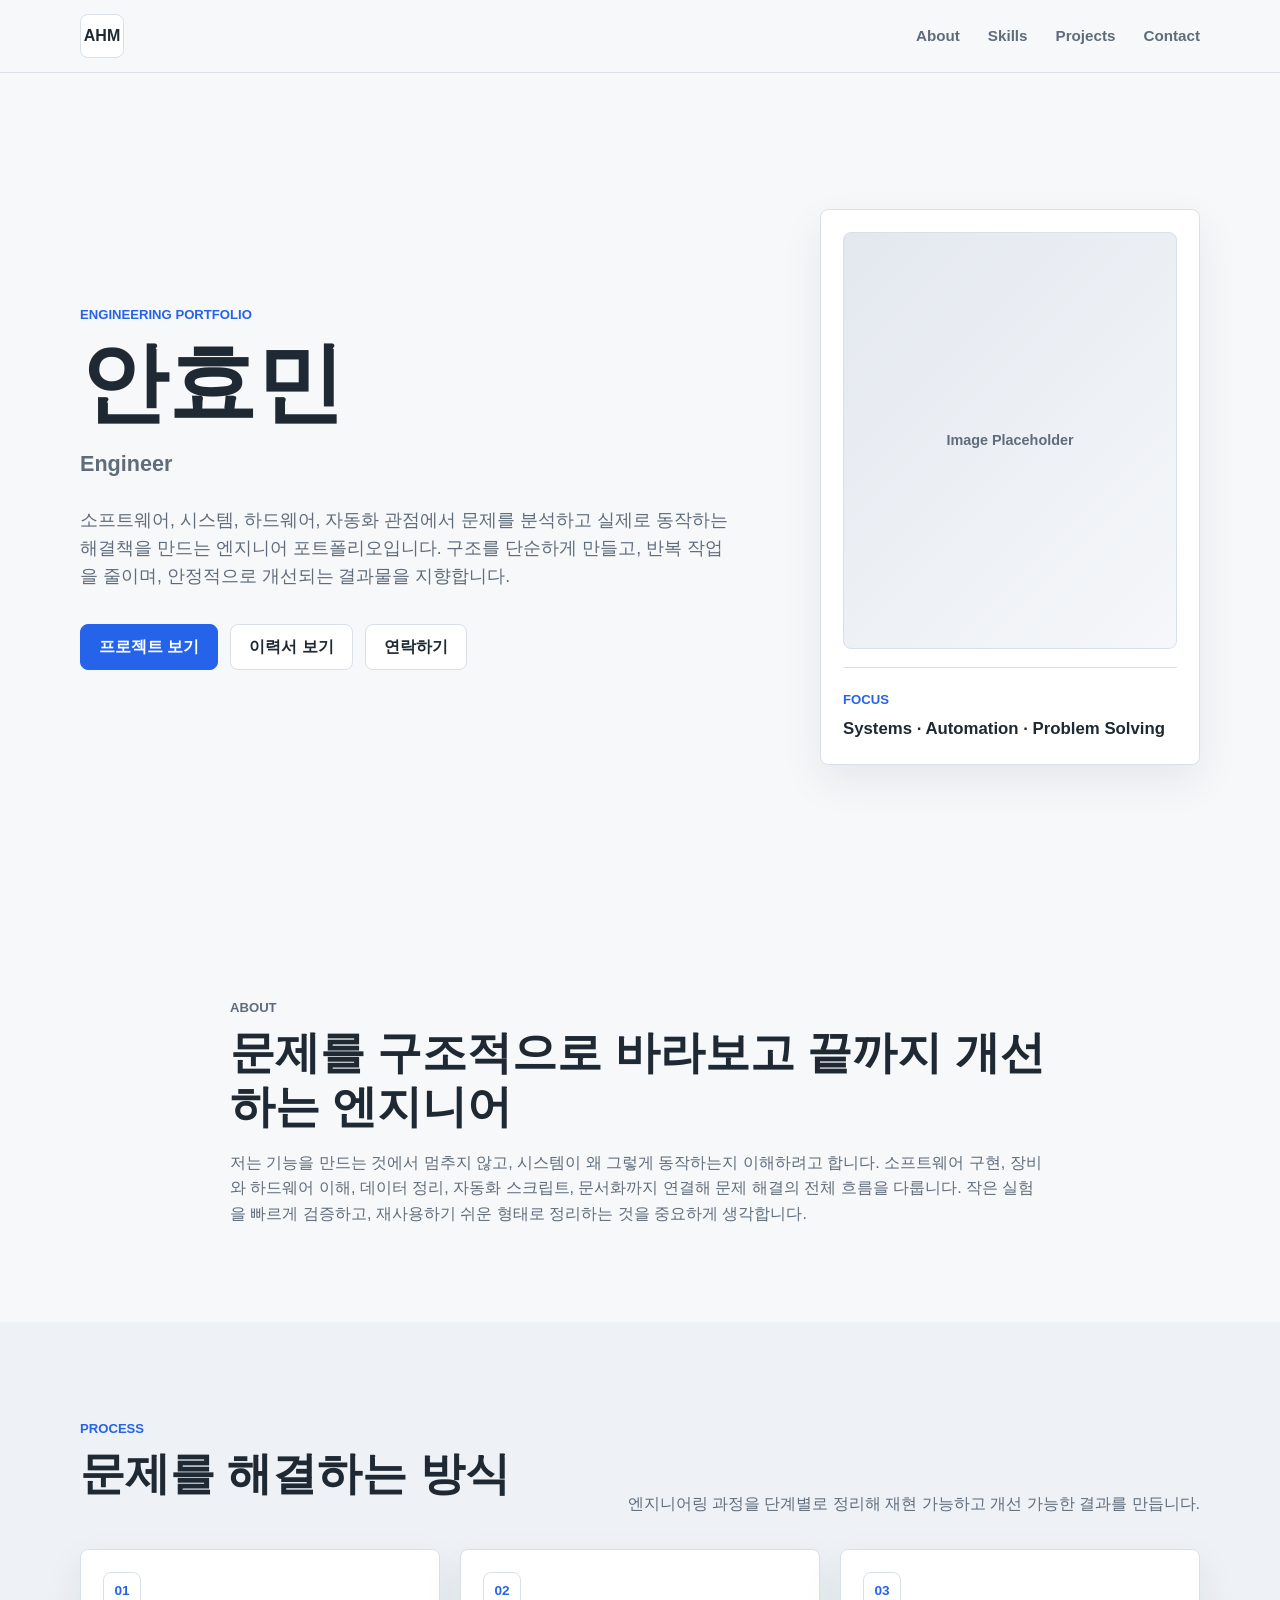
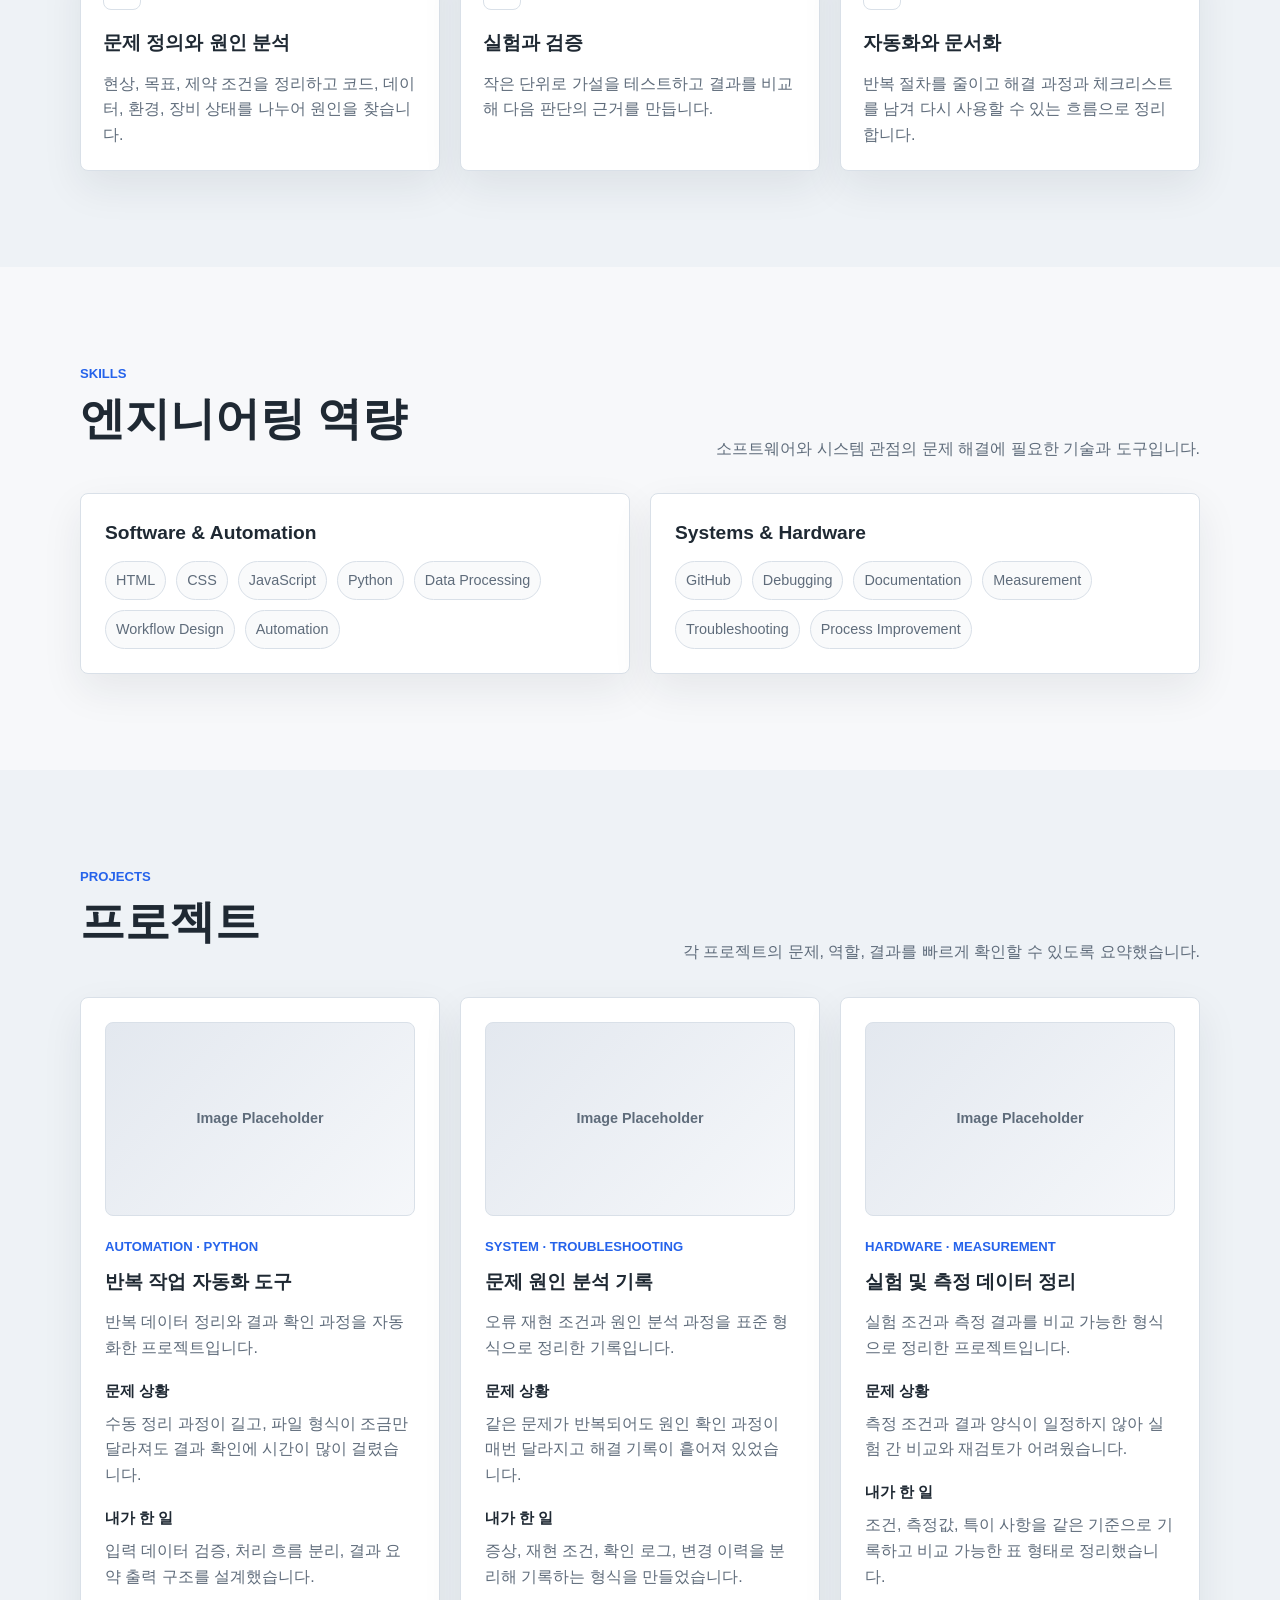
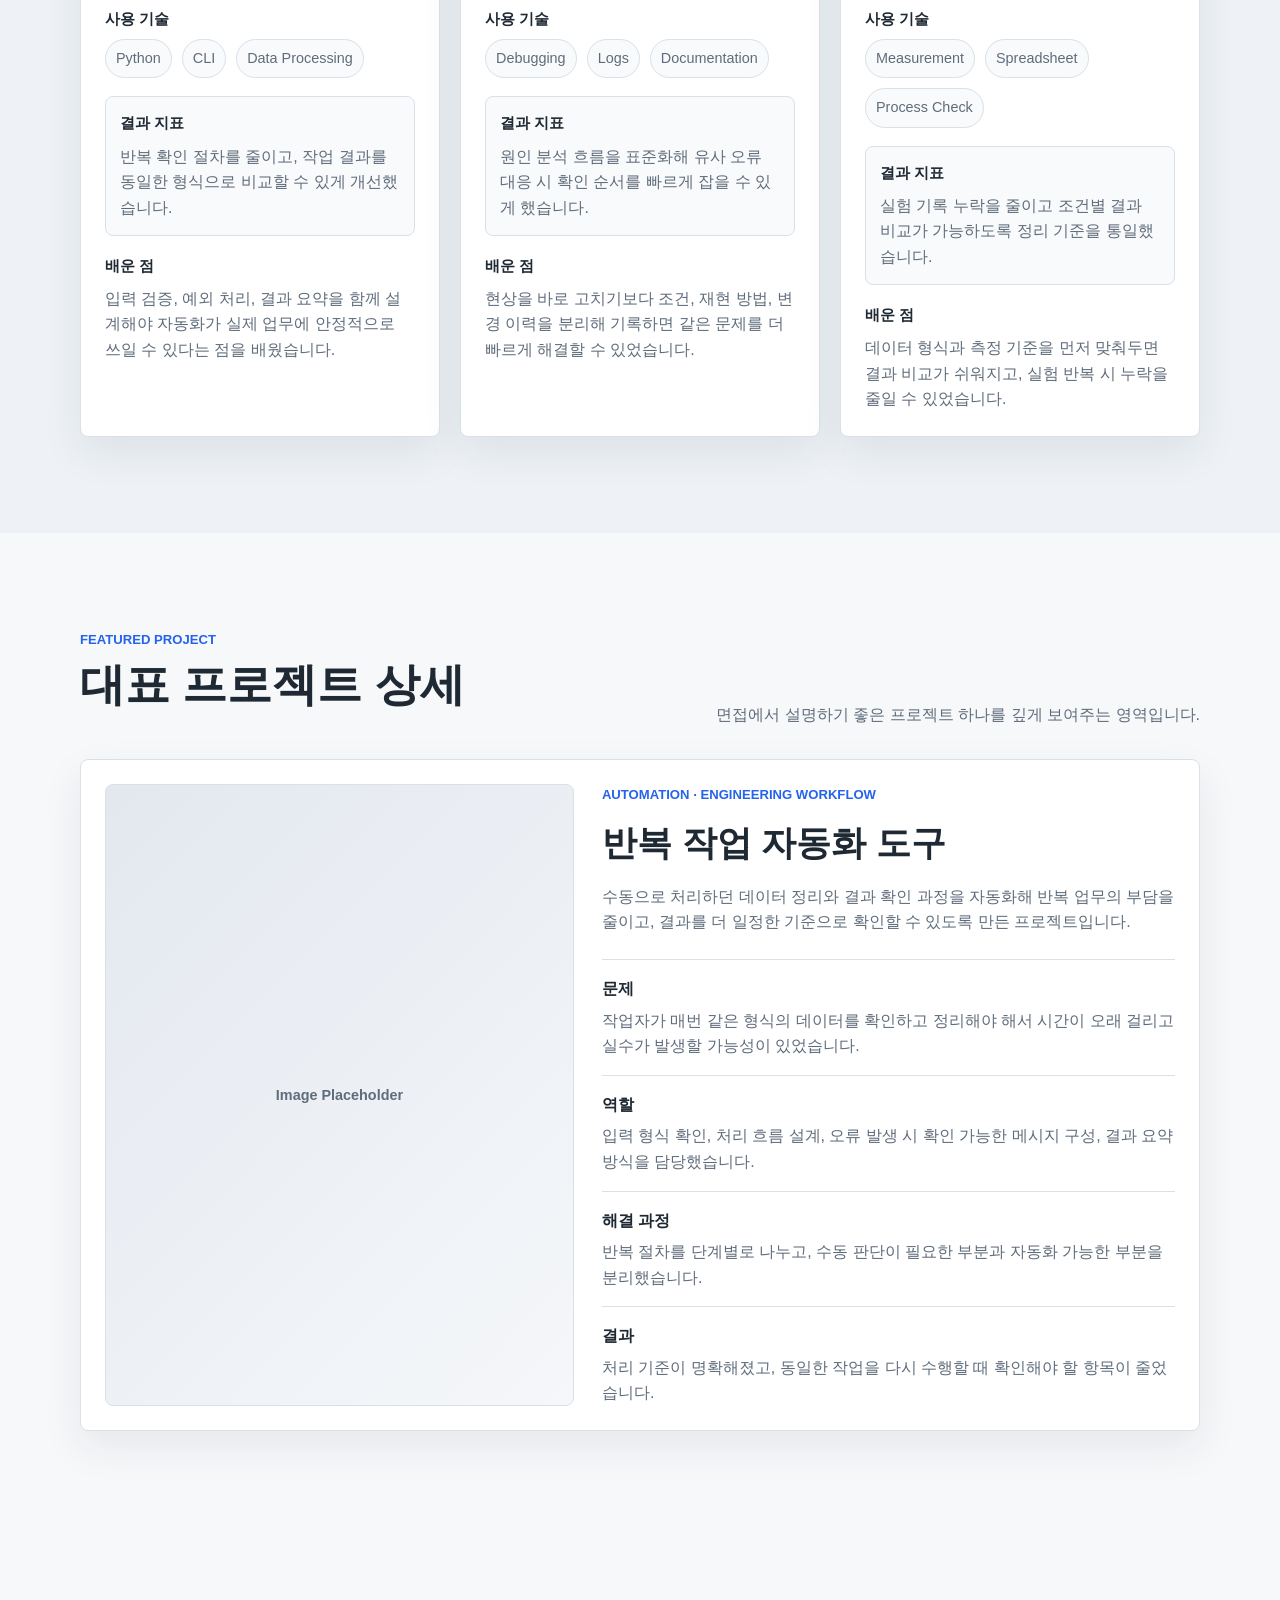
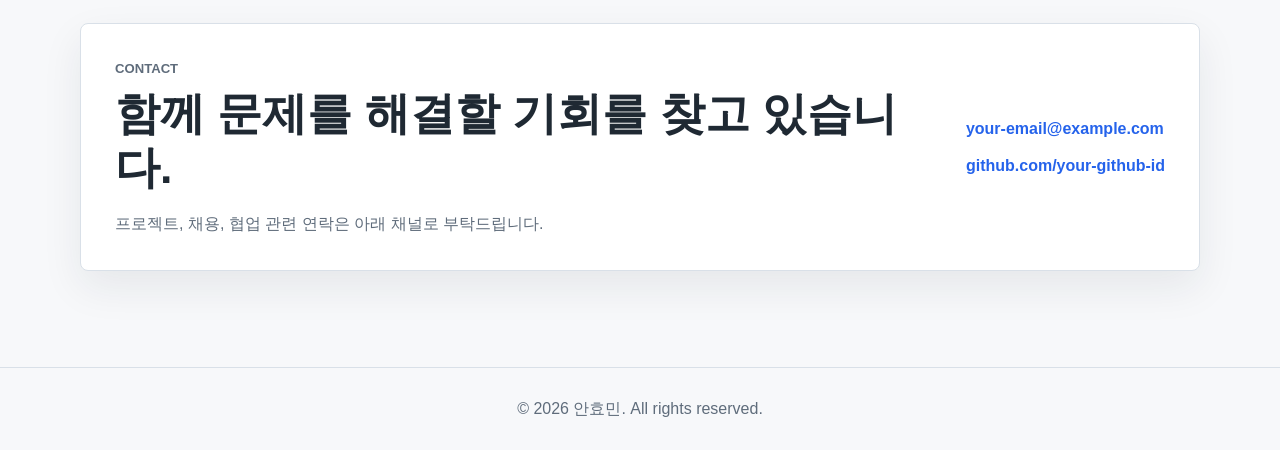
==== index.html @ 9c5742da "홈페이지 외 2개 파일 업로드" ====
<!DOCTYPE html>
<html lang="ko">
<head>
  <meta charset="UTF-8">
  <meta name="viewport" content="width=device-width, initial-scale=1.0">
  <meta name="description" content="안효민 엔지니어 포트폴리오">
  <title>안효민 | Engineering Portfolio</title>
  <link rel="stylesheet" href="style.css">
</head>
<body>
  <header class="site-header">
    <nav class="nav container" aria-label="주요 메뉴">
      <a class="logo" href="#hero">AHM</a>
      <button class="nav-toggle" type="button" aria-label="메뉴 열기" aria-expanded="false">
        <span></span>
        <span></span>
        <span></span>
      </button>
      <ul class="nav-links">
        <li><a href="#about">About</a></li>
        <li><a href="#skills">Skills</a></li>
        <li><a href="#projects">Projects</a></li>
        <li><a href="#contact">Contact</a></li>
      </ul>
    </nav>
  </header>

  <main>
    <section id="hero" class="hero section">
      <div class="container hero-layout">
        <div class="hero-copy">
          <p class="eyebrow">Engineering Portfolio</p>
          <h1>안효민</h1>
          <p class="hero-role">Engineer</p>
          <p class="hero-description">
            소프트웨어, 시스템, 하드웨어, 자동화 관점에서 문제를 분석하고 실제로 동작하는 해결책을 만드는 엔지니어 포트폴리오입니다.
            구조를 단순하게 만들고, 반복 작업을 줄이며, 안정적으로 개선되는 결과물을 지향합니다.
          </p>
          <div class="hero-actions">
            <a class="button primary" href="#projects">프로젝트 보기</a>
            <a class="button secondary" href="files/resume.pdf" target="_blank" rel="noopener noreferrer">이력서 보기</a>
            <a class="button secondary" href="#contact">연락하기</a>
          </div>
        </div>

        <aside class="profile-card" aria-label="프로필 사진">
          <div class="image-frame profile-image">
            <img src="images/profile.jpg" alt="안효민 프로필 사진" data-optional-image>
            <span>Image Placeholder</span>
          </div>
          <div class="profile-summary">
            <span class="panel-label">Focus</span>
            <strong>Systems · Automation · Problem Solving</strong>
          </div>
        </aside>
      </div>
    </section>

    <section id="about" class="section">
      <div class="container narrow">
        <p class="section-kicker">About</p>
        <h2>문제를 구조적으로 바라보고 끝까지 개선하는 엔지니어</h2>
        <p>
          저는 기능을 만드는 것에서 멈추지 않고, 시스템이 왜 그렇게 동작하는지 이해하려고 합니다.
          소프트웨어 구현, 장비와 하드웨어 이해, 데이터 정리, 자동화 스크립트, 문서화까지 연결해 문제 해결의 전체 흐름을 다룹니다.
          작은 실험을 빠르게 검증하고, 재사용하기 쉬운 형태로 정리하는 것을 중요하게 생각합니다.
        </p>
      </div>
    </section>

    <section id="process" class="section muted">
      <div class="container">
        <div class="section-heading">
          <div>
            <p class="section-kicker">Process</p>
            <h2>문제를 해결하는 방식</h2>
          </div>
          <p>엔지니어링 과정을 단계별로 정리해 재현 가능하고 개선 가능한 결과를 만듭니다.</p>
        </div>
        <div class="process-grid">
          <article class="process-step">
            <span>01</span>
            <h3>문제 정의와 원인 분석</h3>
            <p>현상, 목표, 제약 조건을 정리하고 코드, 데이터, 환경, 장비 상태를 나누어 원인을 찾습니다.</p>
          </article>
          <article class="process-step">
            <span>02</span>
            <h3>실험과 검증</h3>
            <p>작은 단위로 가설을 테스트하고 결과를 비교해 다음 판단의 근거를 만듭니다.</p>
          </article>
          <article class="process-step">
            <span>03</span>
            <h3>자동화와 문서화</h3>
            <p>반복 절차를 줄이고 해결 과정과 체크리스트를 남겨 다시 사용할 수 있는 흐름으로 정리합니다.</p>
          </article>
        </div>
      </div>
    </section>

    <section id="skills" class="section">
      <div class="container">
        <div class="section-heading">
          <div>
            <p class="section-kicker">Skills</p>
            <h2>엔지니어링 역량</h2>
          </div>
          <p>소프트웨어와 시스템 관점의 문제 해결에 필요한 기술과 도구입니다.</p>
        </div>
        <div class="skill-grid">
          <article class="card">
            <h3>Software & Automation</h3>
            <ul class="tag-list">
              <li>HTML</li>
              <li>CSS</li>
              <li>JavaScript</li>
              <li>Python</li>
              <li>Data Processing</li>
              <li>Workflow Design</li>
              <li>Automation</li>
            </ul>
          </article>
          <article class="card">
            <h3>Systems & Hardware</h3>
            <ul class="tag-list">
              <li>GitHub</li>
              <li>Debugging</li>
              <li>Documentation</li>
              <li>Measurement</li>
              <li>Troubleshooting</li>
              <li>Process Improvement</li>
            </ul>
          </article>
        </div>
      </div>
    </section>

    <section id="projects" class="section muted">
      <div class="container">
        <div class="section-heading">
          <div>
            <p class="section-kicker">Projects</p>
            <h2>프로젝트</h2>
          </div>
          <p>각 프로젝트의 문제, 역할, 결과를 빠르게 확인할 수 있도록 요약했습니다.</p>
        </div>
        <div class="project-grid">
          <article class="card project-card">
            <div class="image-frame project-image">
              <img src="images/project-1.jpg" alt="시스템 자동화 프로젝트 이미지" data-optional-image>
              <span>Image Placeholder</span>
            </div>
            <div class="project-content">
              <div class="project-meta">Automation · Python</div>
              <h3>반복 작업 자동화 도구</h3>
              <p>반복 데이터 정리와 결과 확인 과정을 자동화한 프로젝트입니다.</p>
              <div class="project-detail">
                <strong>문제 상황</strong>
                <p>수동 정리 과정이 길고, 파일 형식이 조금만 달라져도 결과 확인에 시간이 많이 걸렸습니다.</p>
              </div>
              <div class="project-detail">
                <strong>내가 한 일</strong>
                <p>입력 데이터 검증, 처리 흐름 분리, 결과 요약 출력 구조를 설계했습니다.</p>
              </div>
              <div class="project-detail">
                <strong>사용 기술</strong>
                <ul class="tag-list">
                  <li>Python</li>
                  <li>CLI</li>
                  <li>Data Processing</li>
                </ul>
              </div>
              <div class="project-detail metric-box">
                <strong>결과 지표</strong>
                <p>반복 확인 절차를 줄이고, 작업 결과를 동일한 형식으로 비교할 수 있게 개선했습니다.</p>
              </div>
              <div class="project-detail">
                <strong>배운 점</strong>
                <p>입력 검증, 예외 처리, 결과 요약을 함께 설계해야 자동화가 실제 업무에 안정적으로 쓰일 수 있다는 점을 배웠습니다.</p>
              </div>
            </div>
          </article>

          <article class="card project-card">
            <div class="image-frame project-image">
              <img src="images/project-2.jpg" alt="시스템 개선 프로젝트 이미지" data-optional-image>
              <span>Image Placeholder</span>
            </div>
            <div class="project-content">
              <div class="project-meta">System · Troubleshooting</div>
              <h3>문제 원인 분석 기록</h3>
              <p>오류 재현 조건과 원인 분석 과정을 표준 형식으로 정리한 기록입니다.</p>
              <div class="project-detail">
                <strong>문제 상황</strong>
                <p>같은 문제가 반복되어도 원인 확인 과정이 매번 달라지고 해결 기록이 흩어져 있었습니다.</p>
              </div>
              <div class="project-detail">
                <strong>내가 한 일</strong>
                <p>증상, 재현 조건, 확인 로그, 변경 이력을 분리해 기록하는 형식을 만들었습니다.</p>
              </div>
              <div class="project-detail">
                <strong>사용 기술</strong>
                <ul class="tag-list">
                  <li>Debugging</li>
                  <li>Logs</li>
                  <li>Documentation</li>
                </ul>
              </div>
              <div class="project-detail metric-box">
                <strong>결과 지표</strong>
                <p>원인 분석 흐름을 표준화해 유사 오류 대응 시 확인 순서를 빠르게 잡을 수 있게 했습니다.</p>
              </div>
              <div class="project-detail">
                <strong>배운 점</strong>
                <p>현상을 바로 고치기보다 조건, 재현 방법, 변경 이력을 분리해 기록하면 같은 문제를 더 빠르게 해결할 수 있었습니다.</p>
              </div>
            </div>
          </article>

          <article class="card project-card">
            <div class="image-frame project-image">
              <img src="images/project-3.jpg" alt="하드웨어 실험 프로젝트 이미지" data-optional-image>
              <span>Image Placeholder</span>
            </div>
            <div class="project-content">
              <div class="project-meta">Hardware · Measurement</div>
              <h3>실험 및 측정 데이터 정리</h3>
              <p>실험 조건과 측정 결과를 비교 가능한 형식으로 정리한 프로젝트입니다.</p>
              <div class="project-detail">
                <strong>문제 상황</strong>
                <p>측정 조건과 결과 양식이 일정하지 않아 실험 간 비교와 재검토가 어려웠습니다.</p>
              </div>
              <div class="project-detail">
                <strong>내가 한 일</strong>
                <p>조건, 측정값, 특이 사항을 같은 기준으로 기록하고 비교 가능한 표 형태로 정리했습니다.</p>
              </div>
              <div class="project-detail">
                <strong>사용 기술</strong>
                <ul class="tag-list">
                  <li>Measurement</li>
                  <li>Spreadsheet</li>
                  <li>Process Check</li>
                </ul>
              </div>
              <div class="project-detail metric-box">
                <strong>결과 지표</strong>
                <p>실험 기록 누락을 줄이고 조건별 결과 비교가 가능하도록 정리 기준을 통일했습니다.</p>
              </div>
              <div class="project-detail">
                <strong>배운 점</strong>
                <p>데이터 형식과 측정 기준을 먼저 맞춰두면 결과 비교가 쉬워지고, 실험 반복 시 누락을 줄일 수 있었습니다.</p>
              </div>
            </div>
          </article>
        </div>
      </div>
    </section>

    <section id="featured" class="section">
      <div class="container">
        <div class="section-heading">
          <div>
            <p class="section-kicker">Featured Project</p>
            <h2>대표 프로젝트 상세</h2>
          </div>
          <p>면접에서 설명하기 좋은 프로젝트 하나를 깊게 보여주는 영역입니다.</p>
        </div>
        <article class="featured-project">
          <div class="image-frame featured-image">
            <img src="images/project-1.jpg" alt="대표 프로젝트 이미지" data-optional-image>
            <span>Image Placeholder</span>
          </div>
          <div class="featured-content">
            <div class="project-meta">Automation · Engineering Workflow</div>
            <h3>반복 작업 자동화 도구</h3>
            <p>
              수동으로 처리하던 데이터 정리와 결과 확인 과정을 자동화해 반복 업무의 부담을 줄이고,
              결과를 더 일정한 기준으로 확인할 수 있도록 만든 프로젝트입니다.
            </p>
            <div class="featured-list">
              <div>
                <strong>문제</strong>
                <p>작업자가 매번 같은 형식의 데이터를 확인하고 정리해야 해서 시간이 오래 걸리고 실수가 발생할 가능성이 있었습니다.</p>
              </div>
              <div>
                <strong>역할</strong>
                <p>입력 형식 확인, 처리 흐름 설계, 오류 발생 시 확인 가능한 메시지 구성, 결과 요약 방식을 담당했습니다.</p>
              </div>
              <div>
                <strong>해결 과정</strong>
                <p>반복 절차를 단계별로 나누고, 수동 판단이 필요한 부분과 자동화 가능한 부분을 분리했습니다.</p>
              </div>
              <div>
                <strong>결과</strong>
                <p>처리 기준이 명확해졌고, 동일한 작업을 다시 수행할 때 확인해야 할 항목이 줄었습니다.</p>
              </div>
            </div>
          </div>
        </article>
      </div>
    </section>

    <section id="contact" class="section contact-section">
      <div class="container contact-card">
        <div>
          <p class="section-kicker">Contact</p>
          <h2>함께 문제를 해결할 기회를 찾고 있습니다.</h2>
          <p>프로젝트, 채용, 협업 관련 연락은 아래 채널로 부탁드립니다.</p>
        </div>
        <div class="contact-links">
          <a href="mailto:your-email@example.com">your-email@example.com</a>
          <a href="https://github.com/your-github-id" target="_blank" rel="noopener noreferrer">github.com/your-github-id</a>
        </div>
      </div>
    </section>
  </main>

  <footer class="site-footer">
    <div class="container">
      <p>&copy; <span id="year"></span> 안효민. All rights reserved.</p>
    </div>
  </footer>

  <script src="script.js"></script>
</body>
</html>
---- style.css ----
:root {
  --bg: #f7f8fa;
  --surface: #ffffff;
  --surface-muted: #eef2f6;
  --placeholder: #e3e8ef;
  --text: #1f2933;
  --text-muted: #5f6c7b;
  --line: #d9e0e8;
  --accent: #2563eb;
  --accent-dark: #1747b0;
  --shadow: 0 16px 40px rgba(31, 41, 51, 0.08);
  --radius: 8px;
  --container: 1120px;
}

* {
  box-sizing: border-box;
}

html {
  scroll-behavior: smooth;
}

body {
  margin: 0;
  background: var(--bg);
  color: var(--text);
  font-family: Arial, "Apple SD Gothic Neo", "Malgun Gothic", sans-serif;
  line-height: 1.6;
}

a {
  color: inherit;
  text-decoration: none;
}

ul {
  margin: 0;
  padding: 0;
}

.container {
  width: min(100% - 40px, var(--container));
  margin: 0 auto;
}

.narrow {
  max-width: 820px;
}

.section {
  padding: 96px 0;
}

.muted {
  background: var(--surface-muted);
}

.site-header {
  position: sticky;
  top: 0;
  z-index: 10;
  background: rgba(247, 248, 250, 0.92);
  border-bottom: 1px solid var(--line);
  backdrop-filter: blur(12px);
}

.nav {
  display: flex;
  align-items: center;
  justify-content: space-between;
  min-height: 72px;
}

.logo {
  display: inline-flex;
  align-items: center;
  justify-content: center;
  width: 44px;
  height: 44px;
  border: 1px solid var(--line);
  border-radius: var(--radius);
  background: var(--surface);
  font-weight: 700;
  letter-spacing: 0;
}

.nav-links {
  display: flex;
  gap: 28px;
  list-style: none;
  color: var(--text-muted);
  font-size: 0.95rem;
  font-weight: 600;
}

.nav-links a {
  padding: 8px 0;
}

.nav-links a:hover,
.nav-links a.active {
  color: var(--accent);
}

.nav-toggle {
  display: none;
  width: 44px;
  height: 44px;
  border: 1px solid var(--line);
  border-radius: var(--radius);
  background: var(--surface);
  cursor: pointer;
}

.nav-toggle span {
  display: block;
  width: 18px;
  height: 2px;
  margin: 4px auto;
  background: var(--text);
}

.hero {
  min-height: calc(100vh - 72px);
  display: flex;
  align-items: center;
}

.hero-layout {
  display: grid;
  grid-template-columns: minmax(0, 1fr) 380px;
  gap: 56px;
  align-items: center;
}

.eyebrow,
.section-kicker,
.project-meta,
.panel-label {
  color: var(--accent);
  font-size: 0.82rem;
  font-weight: 700;
  letter-spacing: 0;
  text-transform: uppercase;
}

.hero h1 {
  margin: 12px 0 0;
  font-size: clamp(3rem, 8vw, 5.5rem);
  line-height: 1.05;
}

.hero-role {
  margin: 18px 0 0;
  color: var(--text-muted);
  font-size: 1.35rem;
  font-weight: 700;
}

.hero-description {
  max-width: 660px;
  margin: 24px 0 0;
  color: var(--text-muted);
  font-size: 1.1rem;
}

.hero-actions {
  display: flex;
  flex-wrap: wrap;
  gap: 12px;
  margin-top: 34px;
}

.button {
  display: inline-flex;
  align-items: center;
  justify-content: center;
  min-height: 46px;
  padding: 0 18px;
  border-radius: var(--radius);
  border: 1px solid var(--line);
  font-weight: 700;
}

.button.primary {
  background: var(--accent);
  border-color: var(--accent);
  color: #ffffff;
}

.button.primary:hover {
  background: var(--accent-dark);
}

.button.secondary {
  background: var(--surface);
}

.button.secondary:hover {
  border-color: var(--accent);
  color: var(--accent);
}

.profile-card,
.card,
.contact-card {
  border: 1px solid var(--line);
  border-radius: var(--radius);
  background: var(--surface);
  box-shadow: var(--shadow);
}

.profile-card {
  padding: 22px;
}

.profile-summary {
  margin-top: 18px;
  padding-top: 18px;
  border-top: 1px solid var(--line);
}

.profile-summary strong {
  display: block;
  margin-top: 4px;
  font-size: 1.05rem;
}

.image-frame {
  position: relative;
  display: grid;
  place-items: center;
  overflow: hidden;
  width: 100%;
  border: 1px solid var(--line);
  border-radius: var(--radius);
  background: linear-gradient(135deg, var(--placeholder), #f5f7fa);
  color: var(--text-muted);
  font-size: 0.9rem;
  font-weight: 700;
}

.image-frame img {
  position: absolute;
  inset: 0;
  width: 100%;
  height: 100%;
  display: none;
  object-fit: cover;
}

.image-frame.has-image img {
  display: block;
}

.image-frame.has-image span {
  display: none;
}

.profile-image {
  aspect-ratio: 4 / 5;
}

.project-image {
  aspect-ratio: 16 / 10;
  margin-bottom: 20px;
}

h2 {
  margin: 8px 0 16px;
  font-size: clamp(2rem, 4vw, 2.8rem);
  line-height: 1.2;
}

h3 {
  margin: 0 0 12px;
  font-size: 1.2rem;
}

p {
  margin: 0;
}

.section-heading {
  display: flex;
  align-items: end;
  justify-content: space-between;
  gap: 32px;
  margin-bottom: 32px;
}

.section-heading > p,
.narrow > p,
.project-card p,
.contact-card p {
  color: var(--text-muted);
}

.project-grid {
  display: grid;
  grid-template-columns: repeat(3, minmax(0, 1fr));
  gap: 20px;
}

.skill-grid {
  display: grid;
  grid-template-columns: repeat(2, minmax(0, 1fr));
  gap: 20px;
}

.process-grid {
  display: grid;
  grid-template-columns: repeat(3, minmax(0, 1fr));
  gap: 20px;
}

.process-step {
  min-height: 210px;
  padding: 22px;
  border: 1px solid var(--line);
  border-radius: var(--radius);
  background: var(--surface);
  box-shadow: var(--shadow);
}

.process-step span {
  display: inline-flex;
  align-items: center;
  justify-content: center;
  width: 38px;
  height: 38px;
  margin-bottom: 18px;
  border: 1px solid var(--line);
  border-radius: var(--radius);
  color: var(--accent);
  font-size: 0.85rem;
  font-weight: 700;
}

.process-step p {
  color: var(--text-muted);
}

.card {
  padding: 24px;
}

.tag-list {
  display: flex;
  flex-wrap: wrap;
  gap: 10px;
  list-style: none;
}

.tag-list li {
  padding: 7px 10px;
  border: 1px solid var(--line);
  border-radius: 999px;
  background: #f9fafb;
  color: var(--text-muted);
  font-size: 0.9rem;
}

.project-card {
  display: flex;
  min-height: 100%;
  flex-direction: column;
}

.project-content {
  display: flex;
  flex: 1;
  flex-direction: column;
}

.project-card h3 {
  margin-top: 10px;
}

.project-detail {
  margin-top: 18px;
}

.project-detail strong {
  display: block;
  margin-bottom: 8px;
  font-size: 0.95rem;
}

.metric-box {
  padding: 14px;
  border: 1px solid var(--line);
  border-radius: var(--radius);
  background: #f9fafb;
}

.featured-project {
  display: grid;
  grid-template-columns: minmax(320px, 0.9fr) minmax(0, 1.1fr);
  gap: 28px;
  align-items: stretch;
  padding: 24px;
  border: 1px solid var(--line);
  border-radius: var(--radius);
  background: var(--surface);
  box-shadow: var(--shadow);
}

.featured-image {
  min-height: 420px;
}

.featured-content {
  display: flex;
  flex-direction: column;
  justify-content: center;
}

.featured-content h3 {
  margin-top: 10px;
  font-size: clamp(1.6rem, 3vw, 2.2rem);
}

.featured-content > p,
.featured-list p {
  color: var(--text-muted);
}

.featured-list {
  display: grid;
  gap: 16px;
  margin-top: 24px;
}

.featured-list div {
  padding-top: 16px;
  border-top: 1px solid var(--line);
}

.featured-list strong {
  display: block;
  margin-bottom: 6px;
}

.contact-card {
  display: grid;
  grid-template-columns: minmax(0, 1fr) auto;
  gap: 32px;
  align-items: center;
  padding: 34px;
}

.contact-links {
  display: grid;
  gap: 12px;
}

.contact-links a {
  color: var(--accent);
  font-weight: 700;
  word-break: break-word;
}

.contact-links a:hover {
  color: var(--accent-dark);
}

.site-footer {
  padding: 28px 0;
  border-top: 1px solid var(--line);
  color: var(--text-muted);
  text-align: center;
}

@media (max-width: 920px) {
  .hero-layout {
    grid-template-columns: 1fr;
  }

  .profile-card {
    max-width: 420px;
  }

  .skill-grid,
  .project-grid,
  .process-grid,
  .featured-project {
    grid-template-columns: 1fr;
  }

  .process-step {
    min-height: auto;
  }

  .featured-image {
    min-height: 280px;
    aspect-ratio: 16 / 10;
  }
}

@media (max-width: 820px) {
  .container {
    width: min(100% - 28px, var(--container));
  }

  .section {
    padding: 72px 0;
  }

  .nav-toggle {
    display: block;
  }

  .nav-links {
    position: absolute;
    top: 72px;
    right: 14px;
    left: 14px;
    display: none;
    flex-direction: column;
    gap: 4px;
    padding: 14px;
    border: 1px solid var(--line);
    border-radius: var(--radius);
    background: var(--surface);
    box-shadow: var(--shadow);
  }

  .nav-links.open {
    display: flex;
  }

  .nav-links a {
    display: block;
    padding: 10px;
  }

  .hero {
    min-height: auto;
  }

  .hero-layout,
  .contact-card {
    grid-template-columns: 1fr;
  }

  .hero-layout {
    gap: 32px;
  }

  .section-heading {
    display: block;
  }

  .section-heading > p {
    margin-top: 8px;
  }
}

@media (max-width: 480px) {
  .hero-actions,
  .button {
    width: 100%;
  }

  .contact-card,
  .card,
  .profile-card {
    padding: 20px;
  }
}
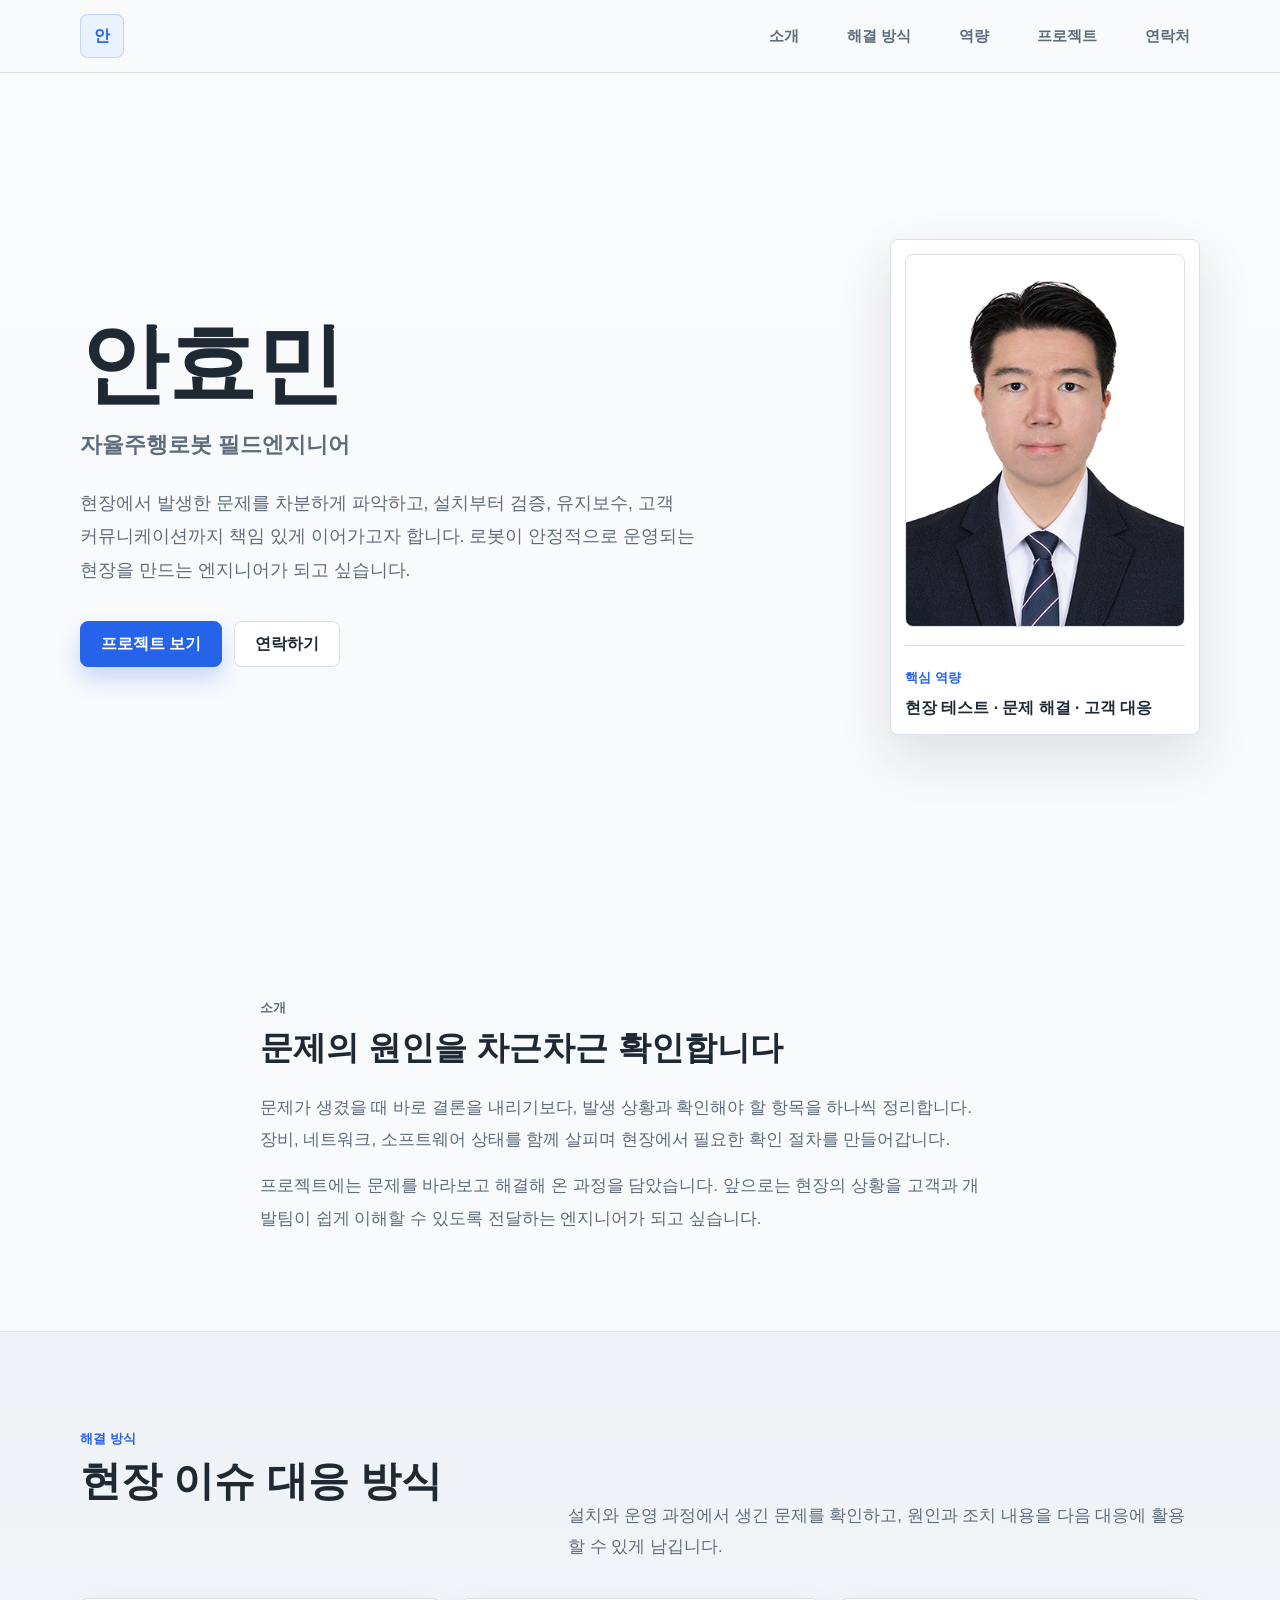
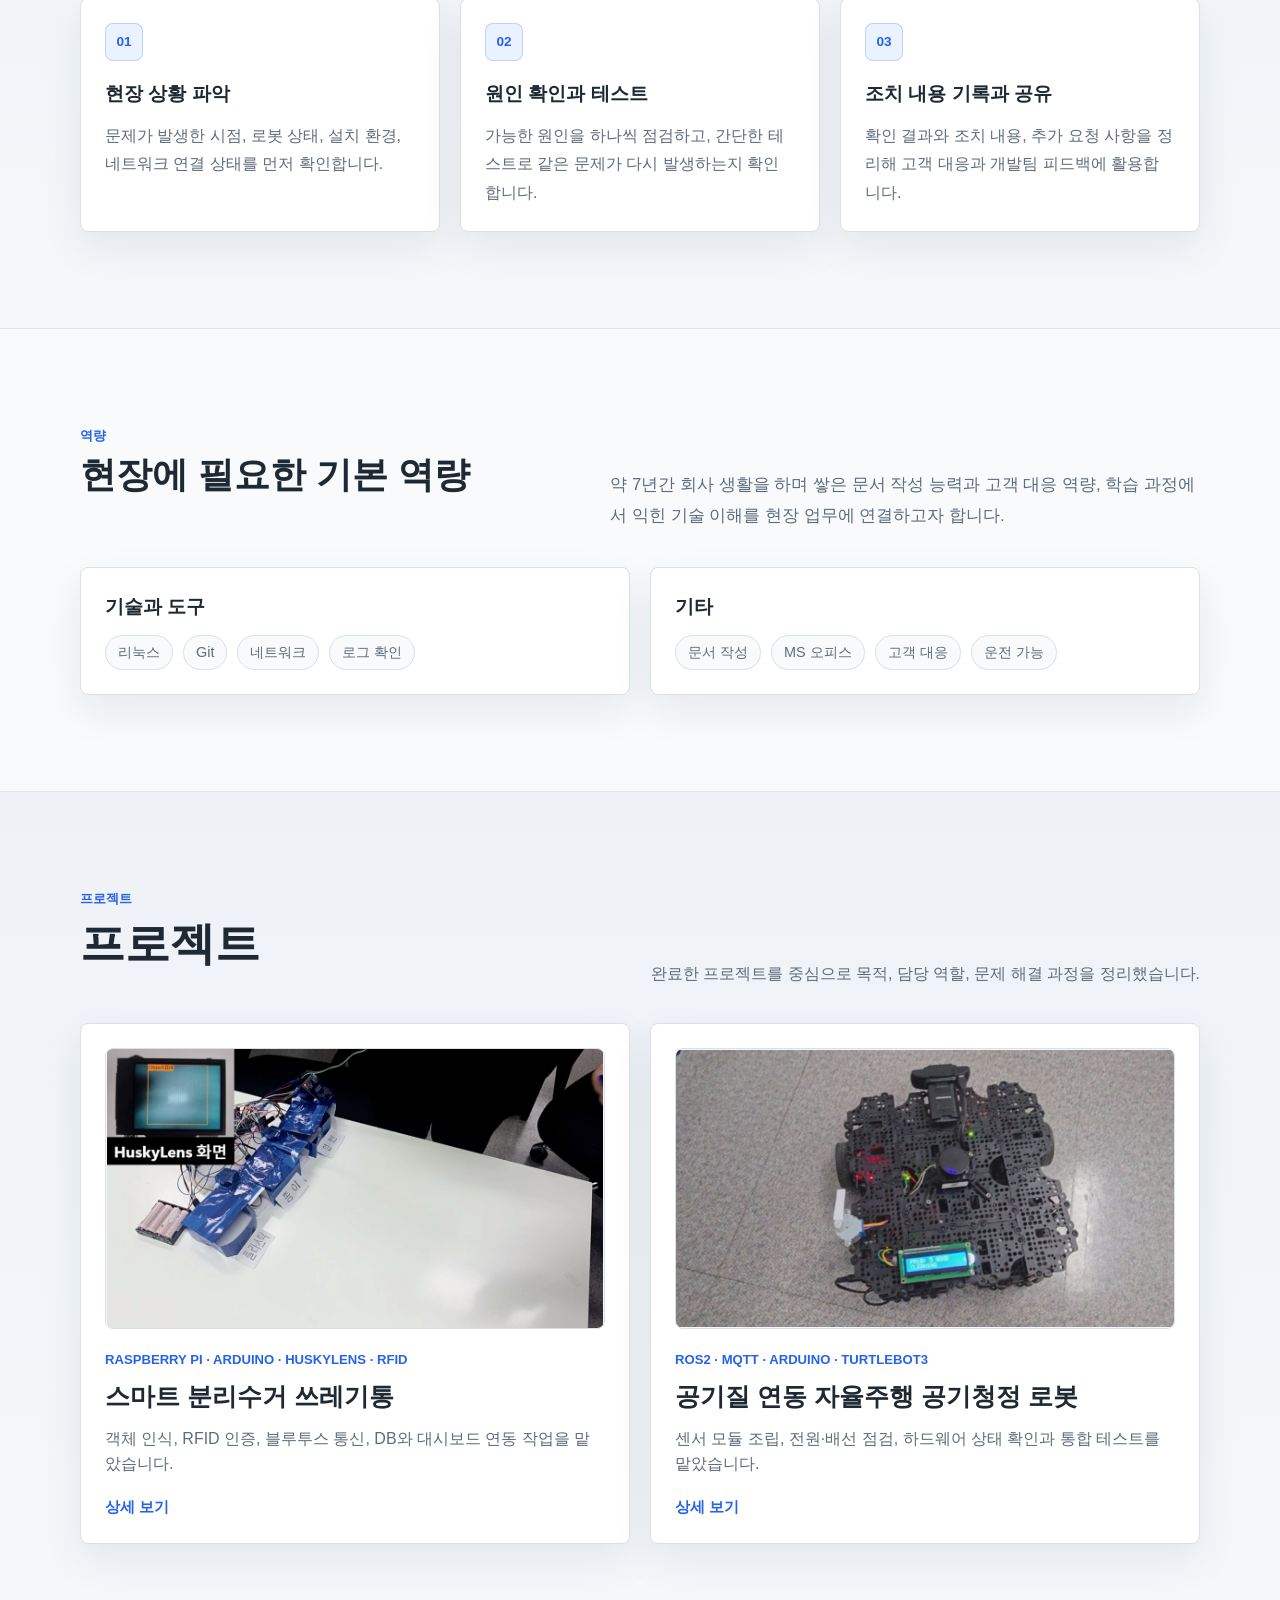
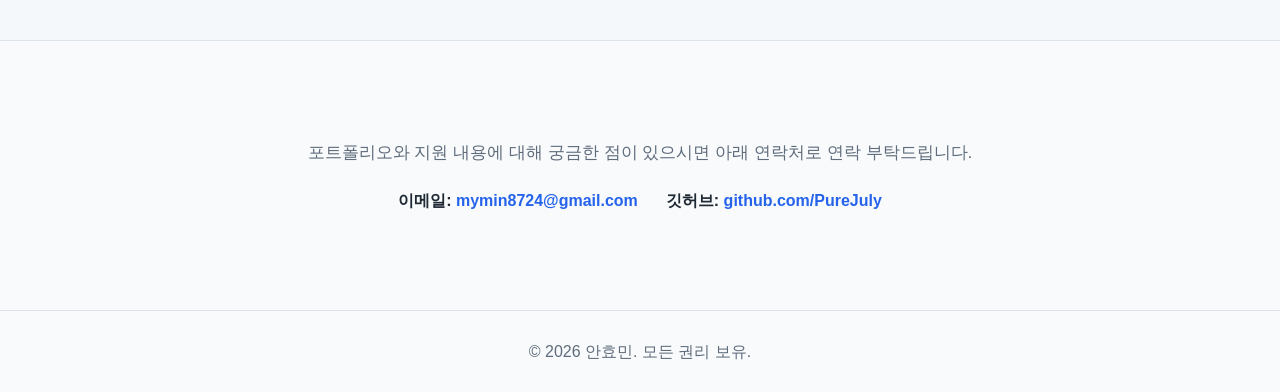
==== commit 8ca56d29: "Update portfolio for field engineer application" ====
--- a/index.html
+++ b/index.html
@@ -3,24 +3,25 @@
 <head>
   <meta charset="UTF-8">
   <meta name="viewport" content="width=device-width, initial-scale=1.0">
-  <meta name="description" content="안효민 엔지니어 포트폴리오">
-  <title>안효민 | Engineering Portfolio</title>
+  <meta name="description" content="안효민 포트폴리오">
+  <title>안효민 | 포트폴리오</title>
   <link rel="stylesheet" href="style.css">
 </head>
 <body>
   <header class="site-header">
     <nav class="nav container" aria-label="주요 메뉴">
-      <a class="logo" href="#hero">AHM</a>
+      <a class="logo" href="#hero">안</a>
       <button class="nav-toggle" type="button" aria-label="메뉴 열기" aria-expanded="false">
         <span></span>
         <span></span>
         <span></span>
       </button>
       <ul class="nav-links">
-        <li><a href="#about">About</a></li>
-        <li><a href="#skills">Skills</a></li>
-        <li><a href="#projects">Projects</a></li>
-        <li><a href="#contact">Contact</a></li>
+        <li><a href="#about">소개</a></li>
+        <li><a href="#process">해결 방식</a></li>
+        <li><a href="#skills">역량</a></li>
+        <li><a href="#projects">프로젝트</a></li>
+        <li><a href="#contact">연락처</a></li>
       </ul>
     </nav>
   </header>
@@ -29,16 +30,15 @@
     <section id="hero" class="hero section">
       <div class="container hero-layout">
         <div class="hero-copy">
-          <p class="eyebrow">Engineering Portfolio</p>
           <h1>안효민</h1>
-          <p class="hero-role">Engineer</p>
+          <p class="hero-role">자율주행로봇 필드엔지니어</p>
           <p class="hero-description">
-            소프트웨어, 시스템, 하드웨어, 자동화 관점에서 문제를 분석하고 실제로 동작하는 해결책을 만드는 엔지니어 포트폴리오입니다.
-            구조를 단순하게 만들고, 반복 작업을 줄이며, 안정적으로 개선되는 결과물을 지향합니다.
+            현장에서 발생한 문제를 차분하게 파악하고, 설치부터 검증, 유지보수,
+            고객 커뮤니케이션까지 책임 있게 이어가고자 합니다.
+            로봇이 안정적으로 운영되는 현장을 만드는 엔지니어가 되고 싶습니다.
           </p>
           <div class="hero-actions">
             <a class="button primary" href="#projects">프로젝트 보기</a>
-            <a class="button secondary" href="files/resume.pdf" target="_blank" rel="noopener noreferrer">이력서 보기</a>
             <a class="button secondary" href="#contact">연락하기</a>
           </div>
         </div>
@@ -46,11 +46,11 @@
         <aside class="profile-card" aria-label="프로필 사진">
           <div class="image-frame profile-image">
             <img src="images/profile.jpg" alt="안효민 프로필 사진" data-optional-image>
-            <span>Image Placeholder</span>
+            <span>이미지 준비 중</span>
           </div>
           <div class="profile-summary">
-            <span class="panel-label">Focus</span>
-            <strong>Systems · Automation · Problem Solving</strong>
+            <span class="panel-label">핵심 역량</span>
+            <strong>현장 테스트 · 문제 해결 · 고객 대응</strong>
           </div>
         </aside>
       </div>
@@ -58,12 +58,15 @@
 
     <section id="about" class="section">
       <div class="container narrow">
-        <p class="section-kicker">About</p>
-        <h2>문제를 구조적으로 바라보고 끝까지 개선하는 엔지니어</h2>
+        <p class="section-kicker">소개</p>
+        <h2>문제의 원인을 차근차근 확인합니다</h2>
         <p>
-          저는 기능을 만드는 것에서 멈추지 않고, 시스템이 왜 그렇게 동작하는지 이해하려고 합니다.
-          소프트웨어 구현, 장비와 하드웨어 이해, 데이터 정리, 자동화 스크립트, 문서화까지 연결해 문제 해결의 전체 흐름을 다룹니다.
-          작은 실험을 빠르게 검증하고, 재사용하기 쉬운 형태로 정리하는 것을 중요하게 생각합니다.
+          문제가 생겼을 때 바로 결론을 내리기보다, 발생 상황과 확인해야 할 항목을 하나씩 정리합니다.
+          장비, 네트워크, 소프트웨어 상태를 함께 살피며 현장에서 필요한 확인 절차를 만들어갑니다.
+        </p>
+        <p>
+          프로젝트에는 문제를 바라보고 해결해 온 과정을 담았습니다.
+          앞으로는 현장의 상황을 고객과 개발팀이 쉽게 이해할 수 있도록 전달하는 엔지니어가 되고 싶습니다.
         </p>
       </div>
     </section>
@@ -72,26 +75,26 @@
       <div class="container">
         <div class="section-heading">
           <div>
-            <p class="section-kicker">Process</p>
-            <h2>문제를 해결하는 방식</h2>
+            <p class="section-kicker">해결 방식</p>
+            <h2>현장 이슈 대응 방식</h2>
           </div>
-          <p>엔지니어링 과정을 단계별로 정리해 재현 가능하고 개선 가능한 결과를 만듭니다.</p>
+          <p>설치와 운영 과정에서 생긴 문제를 확인하고, 원인과 조치 내용을 다음 대응에 활용할 수 있게 남깁니다.</p>
         </div>
         <div class="process-grid">
           <article class="process-step">
             <span>01</span>
-            <h3>문제 정의와 원인 분석</h3>
-            <p>현상, 목표, 제약 조건을 정리하고 코드, 데이터, 환경, 장비 상태를 나누어 원인을 찾습니다.</p>
+            <h3>현장 상황 파악</h3>
+            <p>문제가 발생한 시점, 로봇 상태, 설치 환경, 네트워크 연결 상태를 먼저 확인합니다.</p>
           </article>
           <article class="process-step">
             <span>02</span>
-            <h3>실험과 검증</h3>
-            <p>작은 단위로 가설을 테스트하고 결과를 비교해 다음 판단의 근거를 만듭니다.</p>
+            <h3>원인 확인과 테스트</h3>
+            <p>가능한 원인을 하나씩 점검하고, 간단한 테스트로 같은 문제가 다시 발생하는지 확인합니다.</p>
           </article>
           <article class="process-step">
             <span>03</span>
-            <h3>자동화와 문서화</h3>
-            <p>반복 절차를 줄이고 해결 과정과 체크리스트를 남겨 다시 사용할 수 있는 흐름으로 정리합니다.</p>
+            <h3>조치 내용 기록과 공유</h3>
+            <p>확인 결과와 조치 내용, 추가 요청 사항을 정리해 고객 대응과 개발팀 피드백에 활용합니다.</p>
           </article>
         </div>
       </div>
@@ -101,33 +104,28 @@
       <div class="container">
         <div class="section-heading">
           <div>
-            <p class="section-kicker">Skills</p>
-            <h2>엔지니어링 역량</h2>
+            <p class="section-kicker">역량</p>
+            <h2>현장에 필요한 기본 역량</h2>
           </div>
-          <p>소프트웨어와 시스템 관점의 문제 해결에 필요한 기술과 도구입니다.</p>
+          <p>약 7년간 회사 생활을 하며 쌓은 문서 작성 능력과 고객 대응 역량, 학습 과정에서 익힌 기술 이해를 현장 업무에 연결하고자 합니다.</p>
         </div>
         <div class="skill-grid">
           <article class="card">
-            <h3>Software & Automation</h3>
+            <h3>기술과 도구</h3>
             <ul class="tag-list">
-              <li>HTML</li>
-              <li>CSS</li>
-              <li>JavaScript</li>
-              <li>Python</li>
-              <li>Data Processing</li>
-              <li>Workflow Design</li>
-              <li>Automation</li>
+              <li>리눅스</li>
+              <li>Git</li>
+              <li>네트워크</li>
+              <li>로그 확인</li>
             </ul>
           </article>
           <article class="card">
-            <h3>Systems & Hardware</h3>
+            <h3>기타</h3>
             <ul class="tag-list">
-              <li>GitHub</li>
-              <li>Debugging</li>
-              <li>Documentation</li>
-              <li>Measurement</li>
-              <li>Troubleshooting</li>
-              <li>Process Improvement</li>
+              <li>문서 작성</li>
+              <li>MS 오피스</li>
+              <li>고객 대응</li>
+              <li>운전 가능</li>
             </ul>
           </article>
         </div>
@@ -138,177 +136,50 @@
       <div class="container">
         <div class="section-heading">
           <div>
-            <p class="section-kicker">Projects</p>
+            <p class="section-kicker">프로젝트</p>
             <h2>프로젝트</h2>
           </div>
-          <p>각 프로젝트의 문제, 역할, 결과를 빠르게 확인할 수 있도록 요약했습니다.</p>
+          <p>완료한 프로젝트를 중심으로 목적, 담당 역할, 문제 해결 과정을 정리했습니다.</p>
         </div>
         <div class="project-grid">
-          <article class="card project-card">
+          <a class="card project-card project-select" href="project-smart-bin.html" target="_blank" rel="noopener noreferrer">
             <div class="image-frame project-image">
-              <img src="images/project-1.jpg" alt="시스템 자동화 프로젝트 이미지" data-optional-image>
-              <span>Image Placeholder</span>
+              <img src="images/project-1.jpg" alt="스마트 분리수거 쓰레기통 시연 이미지" data-optional-image>
+              <span>이미지 준비 중</span>
             </div>
-            <div class="project-content">
-              <div class="project-meta">Automation · Python</div>
-              <h3>반복 작업 자동화 도구</h3>
-              <p>반복 데이터 정리와 결과 확인 과정을 자동화한 프로젝트입니다.</p>
-              <div class="project-detail">
-                <strong>문제 상황</strong>
-                <p>수동 정리 과정이 길고, 파일 형식이 조금만 달라져도 결과 확인에 시간이 많이 걸렸습니다.</p>
-              </div>
-              <div class="project-detail">
-                <strong>내가 한 일</strong>
-                <p>입력 데이터 검증, 처리 흐름 분리, 결과 요약 출력 구조를 설계했습니다.</p>
-              </div>
-              <div class="project-detail">
-                <strong>사용 기술</strong>
-                <ul class="tag-list">
-                  <li>Python</li>
-                  <li>CLI</li>
-                  <li>Data Processing</li>
-                </ul>
-              </div>
-              <div class="project-detail metric-box">
-                <strong>결과 지표</strong>
-                <p>반복 확인 절차를 줄이고, 작업 결과를 동일한 형식으로 비교할 수 있게 개선했습니다.</p>
-              </div>
-              <div class="project-detail">
-                <strong>배운 점</strong>
-                <p>입력 검증, 예외 처리, 결과 요약을 함께 설계해야 자동화가 실제 업무에 안정적으로 쓰일 수 있다는 점을 배웠습니다.</p>
-              </div>
+          <div class="project-content">
+            <div class="project-meta">Raspberry Pi · Arduino · HuskyLens · RFID</div>
+            <h3>스마트 분리수거 쓰레기통</h3>
+              <p>객체 인식, RFID 인증, 블루투스 통신, DB와 대시보드 연동 작업을 맡았습니다.</p>
+            <span class="project-more">상세 보기</span>
+          </div>
+          </a>
+
+          <a class="card project-card project-select" href="project-air-robot.html" target="_blank" rel="noopener noreferrer">
+            <div class="image-frame project-image">
+              <img src="images/project-2.jpg" alt="공기질 연동 자율주행 공기청정 로봇 시연 이미지" data-optional-image>
+              <span>이미지 준비 중</span>
             </div>
-          </article>
+          <div class="project-content">
+            <div class="project-meta">ROS2 · MQTT · Arduino · TurtleBot3</div>
+            <h3>공기질 연동 자율주행 공기청정 로봇</h3>
+              <p>센서 모듈 조립, 전원·배선 점검, 하드웨어 상태 확인과 통합 테스트를 맡았습니다.</p>
+            <span class="project-more">상세 보기</span>
+          </div>
+          </a>
+        </div>
 
-          <article class="card project-card">
-            <div class="image-frame project-image">
-              <img src="images/project-2.jpg" alt="시스템 개선 프로젝트 이미지" data-optional-image>
-              <span>Image Placeholder</span>
-            </div>
-            <div class="project-content">
-              <div class="project-meta">System · Troubleshooting</div>
-              <h3>문제 원인 분석 기록</h3>
-              <p>오류 재현 조건과 원인 분석 과정을 표준 형식으로 정리한 기록입니다.</p>
-              <div class="project-detail">
-                <strong>문제 상황</strong>
-                <p>같은 문제가 반복되어도 원인 확인 과정이 매번 달라지고 해결 기록이 흩어져 있었습니다.</p>
-              </div>
-              <div class="project-detail">
-                <strong>내가 한 일</strong>
-                <p>증상, 재현 조건, 확인 로그, 변경 이력을 분리해 기록하는 형식을 만들었습니다.</p>
-              </div>
-              <div class="project-detail">
-                <strong>사용 기술</strong>
-                <ul class="tag-list">
-                  <li>Debugging</li>
-                  <li>Logs</li>
-                  <li>Documentation</li>
-                </ul>
-              </div>
-              <div class="project-detail metric-box">
-                <strong>결과 지표</strong>
-                <p>원인 분석 흐름을 표준화해 유사 오류 대응 시 확인 순서를 빠르게 잡을 수 있게 했습니다.</p>
-              </div>
-              <div class="project-detail">
-                <strong>배운 점</strong>
-                <p>현상을 바로 고치기보다 조건, 재현 방법, 변경 이력을 분리해 기록하면 같은 문제를 더 빠르게 해결할 수 있었습니다.</p>
-              </div>
-            </div>
-          </article>
-
-          <article class="card project-card">
-            <div class="image-frame project-image">
-              <img src="images/project-3.jpg" alt="하드웨어 실험 프로젝트 이미지" data-optional-image>
-              <span>Image Placeholder</span>
-            </div>
-            <div class="project-content">
-              <div class="project-meta">Hardware · Measurement</div>
-              <h3>실험 및 측정 데이터 정리</h3>
-              <p>실험 조건과 측정 결과를 비교 가능한 형식으로 정리한 프로젝트입니다.</p>
-              <div class="project-detail">
-                <strong>문제 상황</strong>
-                <p>측정 조건과 결과 양식이 일정하지 않아 실험 간 비교와 재검토가 어려웠습니다.</p>
-              </div>
-              <div class="project-detail">
-                <strong>내가 한 일</strong>
-                <p>조건, 측정값, 특이 사항을 같은 기준으로 기록하고 비교 가능한 표 형태로 정리했습니다.</p>
-              </div>
-              <div class="project-detail">
-                <strong>사용 기술</strong>
-                <ul class="tag-list">
-                  <li>Measurement</li>
-                  <li>Spreadsheet</li>
-                  <li>Process Check</li>
-                </ul>
-              </div>
-              <div class="project-detail metric-box">
-                <strong>결과 지표</strong>
-                <p>실험 기록 누락을 줄이고 조건별 결과 비교가 가능하도록 정리 기준을 통일했습니다.</p>
-              </div>
-              <div class="project-detail">
-                <strong>배운 점</strong>
-                <p>데이터 형식과 측정 기준을 먼저 맞춰두면 결과 비교가 쉬워지고, 실험 반복 시 누락을 줄일 수 있었습니다.</p>
-              </div>
-            </div>
-          </article>
-        </div>
-      </div>
-    </section>
-
-    <section id="featured" class="section">
-      <div class="container">
-        <div class="section-heading">
-          <div>
-            <p class="section-kicker">Featured Project</p>
-            <h2>대표 프로젝트 상세</h2>
-          </div>
-          <p>면접에서 설명하기 좋은 프로젝트 하나를 깊게 보여주는 영역입니다.</p>
-        </div>
-        <article class="featured-project">
-          <div class="image-frame featured-image">
-            <img src="images/project-1.jpg" alt="대표 프로젝트 이미지" data-optional-image>
-            <span>Image Placeholder</span>
-          </div>
-          <div class="featured-content">
-            <div class="project-meta">Automation · Engineering Workflow</div>
-            <h3>반복 작업 자동화 도구</h3>
-            <p>
-              수동으로 처리하던 데이터 정리와 결과 확인 과정을 자동화해 반복 업무의 부담을 줄이고,
-              결과를 더 일정한 기준으로 확인할 수 있도록 만든 프로젝트입니다.
-            </p>
-            <div class="featured-list">
-              <div>
-                <strong>문제</strong>
-                <p>작업자가 매번 같은 형식의 데이터를 확인하고 정리해야 해서 시간이 오래 걸리고 실수가 발생할 가능성이 있었습니다.</p>
-              </div>
-              <div>
-                <strong>역할</strong>
-                <p>입력 형식 확인, 처리 흐름 설계, 오류 발생 시 확인 가능한 메시지 구성, 결과 요약 방식을 담당했습니다.</p>
-              </div>
-              <div>
-                <strong>해결 과정</strong>
-                <p>반복 절차를 단계별로 나누고, 수동 판단이 필요한 부분과 자동화 가능한 부분을 분리했습니다.</p>
-              </div>
-              <div>
-                <strong>결과</strong>
-                <p>처리 기준이 명확해졌고, 동일한 작업을 다시 수행할 때 확인해야 할 항목이 줄었습니다.</p>
-              </div>
-            </div>
-          </div>
-        </article>
       </div>
     </section>
 
     <section id="contact" class="section contact-section">
       <div class="container contact-card">
         <div>
-          <p class="section-kicker">Contact</p>
-          <h2>함께 문제를 해결할 기회를 찾고 있습니다.</h2>
-          <p>프로젝트, 채용, 협업 관련 연락은 아래 채널로 부탁드립니다.</p>
-        </div>
-        <div class="contact-links">
-          <a href="mailto:your-email@example.com">your-email@example.com</a>
-          <a href="https://github.com/your-github-id" target="_blank" rel="noopener noreferrer">github.com/your-github-id</a>
+          <p>포트폴리오와 지원 내용에 대해 궁금한 점이 있으시면 아래 연락처로 연락 부탁드립니다.</p>
+          <div class="contact-links">
+            <a href="mailto:mymin8724@gmail.com"><span>이메일:</span> mymin8724@gmail.com</a>
+            <a href="https://github.com/PureJuly" target="_blank" rel="noopener noreferrer"><span>깃허브:</span> github.com/PureJuly</a>
+          </div>
         </div>
       </div>
     </section>
@@ -316,7 +187,7 @@
 
   <footer class="site-footer">
     <div class="container">
-      <p>&copy; <span id="year"></span> 안효민. All rights reserved.</p>
+      <p>&copy; <span id="year"></span> 안효민. 모든 권리 보유.</p>
     </div>
   </footer>
 
--- a/style.css
+++ b/style.css
@@ -1,6 +1,7 @@
 :root {
-  --bg: #f7f8fa;
+  --bg: #f8fafc;
   --surface: #ffffff;
+  --surface-soft: #f3f6fa;
   --surface-muted: #eef2f6;
   --placeholder: #e3e8ef;
   --text: #1f2933;
@@ -8,7 +9,9 @@
   --line: #d9e0e8;
   --accent: #2563eb;
   --accent-dark: #1747b0;
+  --accent-soft: #eaf1ff;
   --shadow: 0 16px 40px rgba(31, 41, 51, 0.08);
+  --shadow-strong: 0 22px 54px rgba(31, 41, 51, 0.12);
   --radius: 8px;
   --container: 1120px;
 }
@@ -23,12 +26,25 @@
 
 body {
   margin: 0;
-  background: var(--bg);
+  background: linear-gradient(180deg, #fbfdff 0%, var(--bg) 340px, var(--bg) 100%);
   color: var(--text);
   font-family: Arial, "Apple SD Gothic Neo", "Malgun Gothic", sans-serif;
   line-height: 1.6;
 }
 
+.reveal {
+  opacity: 0;
+  transform: translateY(24px);
+  transition: opacity 0.7s ease, transform 0.7s ease;
+  transition-delay: var(--reveal-delay, 0ms);
+  will-change: opacity, transform;
+}
+
+.reveal.visible {
+  opacity: 1;
+  transform: translateY(0);
+}
+
 a {
   color: inherit;
   text-decoration: none;
@@ -48,19 +64,25 @@
   max-width: 820px;
 }
 
+#about .narrow {
+  max-width: 760px;
+}
+
 .section {
   padding: 96px 0;
 }
 
 .muted {
-  background: var(--surface-muted);
+  background: linear-gradient(180deg, var(--surface-muted) 0%, #f5f8fb 100%);
+  border-top: 1px solid rgba(217, 224, 232, 0.72);
+  border-bottom: 1px solid rgba(217, 224, 232, 0.72);
 }
 
 .site-header {
   position: sticky;
   top: 0;
   z-index: 10;
-  background: rgba(247, 248, 250, 0.92);
+  background: rgba(248, 250, 252, 0.9);
   border-bottom: 1px solid var(--line);
   backdrop-filter: blur(12px);
 }
@@ -78,9 +100,10 @@
   justify-content: center;
   width: 44px;
   height: 44px;
-  border: 1px solid var(--line);
-  border-radius: var(--radius);
-  background: var(--surface);
+  border: 1px solid rgba(37, 99, 235, 0.2);
+  border-radius: var(--radius);
+  background: var(--accent-soft);
+  color: var(--accent);
   font-weight: 700;
   letter-spacing: 0;
 }
@@ -95,11 +118,17 @@
 }
 
 .nav-links a {
-  padding: 8px 0;
+  display: inline-flex;
+  align-items: center;
+  min-height: 34px;
+  padding: 0 10px;
+  border-radius: 999px;
+  transition: background 0.2s ease, color 0.2s ease;
 }
 
 .nav-links a:hover,
 .nav-links a.active {
+  background: var(--accent-soft);
   color: var(--accent);
 }
 
@@ -129,7 +158,7 @@
 
 .hero-layout {
   display: grid;
-  grid-template-columns: minmax(0, 1fr) 380px;
+  grid-template-columns: minmax(0, 1fr) 310px;
   gap: 56px;
   align-items: center;
 }
@@ -163,6 +192,8 @@
   margin: 24px 0 0;
   color: var(--text-muted);
   font-size: 1.1rem;
+  line-height: 1.9;
+  word-break: keep-all;
 }
 
 .hero-actions {
@@ -177,20 +208,23 @@
   align-items: center;
   justify-content: center;
   min-height: 46px;
-  padding: 0 18px;
+  padding: 0 20px;
   border-radius: var(--radius);
   border: 1px solid var(--line);
   font-weight: 700;
+  transition: transform 0.2s ease, border-color 0.2s ease, background 0.2s ease, color 0.2s ease, box-shadow 0.2s ease;
 }
 
 .button.primary {
   background: var(--accent);
   border-color: var(--accent);
   color: #ffffff;
+  box-shadow: 0 12px 22px rgba(37, 99, 235, 0.22);
 }
 
 .button.primary:hover {
   background: var(--accent-dark);
+  transform: translateY(-1px);
 }
 
 .button.secondary {
@@ -200,11 +234,11 @@
 .button.secondary:hover {
   border-color: var(--accent);
   color: var(--accent);
+  transform: translateY(-1px);
 }
 
 .profile-card,
-.card,
-.contact-card {
+.card {
   border: 1px solid var(--line);
   border-radius: var(--radius);
   background: var(--surface);
@@ -212,7 +246,8 @@
 }
 
 .profile-card {
-  padding: 22px;
+  padding: 14px;
+  box-shadow: var(--shadow-strong);
 }
 
 .profile-summary {
@@ -223,8 +258,10 @@
 
 .profile-summary strong {
   display: block;
-  margin-top: 4px;
-  font-size: 1.05rem;
+  margin-top: 6px;
+  font-size: 0.98rem;
+  line-height: 1.55;
+  word-break: keep-all;
 }
 
 .image-frame {
@@ -235,7 +272,7 @@
   width: 100%;
   border: 1px solid var(--line);
   border-radius: var(--radius);
-  background: linear-gradient(135deg, var(--placeholder), #f5f7fa);
+  background: var(--surface-soft);
   color: var(--text-muted);
   font-size: 0.9rem;
   font-weight: 700;
@@ -259,18 +296,42 @@
 }
 
 .profile-image {
-  aspect-ratio: 4 / 5;
+  aspect-ratio: 3 / 4;
 }
 
 .project-image {
-  aspect-ratio: 16 / 10;
+  aspect-ratio: 16 / 9;
   margin-bottom: 20px;
+}
+
+.project-image img,
+.portfolio-hero-image img {
+  object-fit: contain;
+  background: var(--surface-soft);
 }
 
 h2 {
   margin: 8px 0 16px;
   font-size: clamp(2rem, 4vw, 2.8rem);
   line-height: 1.2;
+}
+
+#about h2 {
+  max-width: 720px;
+  margin-bottom: 22px;
+  font-size: clamp(1.8rem, 2.6vw, 2.25rem);
+  line-height: 1.32;
+}
+
+#about p:not(.section-kicker) {
+  max-width: 720px;
+  color: var(--text-muted);
+  font-size: 1.06rem;
+  line-height: 1.9;
+}
+
+#about p:not(.section-kicker) + p {
+  margin-top: 14px;
 }
 
 h3 {
@@ -287,7 +348,7 @@
   align-items: end;
   justify-content: space-between;
   gap: 32px;
-  margin-bottom: 32px;
+  margin-bottom: 36px;
 }
 
 .section-heading > p,
@@ -297,31 +358,77 @@
   color: var(--text-muted);
 }
 
+#process .section-heading {
+  align-items: flex-start;
+  gap: 48px;
+}
+
+#process .section-heading > div {
+  flex: 0 0 440px;
+}
+
+#process h2 {
+  font-size: clamp(2rem, 3.2vw, 3.1rem);
+  line-height: 1.18;
+}
+
+#process .section-heading > p {
+  max-width: 680px;
+  margin-top: 72px;
+  font-size: 1.05rem;
+  line-height: 1.85;
+}
+
+#skills .section-heading {
+  display: grid;
+  grid-template-columns: minmax(0, 0.9fr) minmax(0, 1.1fr);
+  align-items: start;
+  gap: 48px;
+  max-width: none;
+}
+
+#skills .section-heading > div {
+  flex-basis: auto;
+}
+
+#skills h2 {
+  font-size: clamp(2rem, 2.8vw, 2.75rem);
+  line-height: 1.18;
+}
+
+#skills .section-heading > p {
+  max-width: 680px;
+  margin-top: 44px;
+  font-size: 1.05rem;
+  line-height: 1.85;
+}
+
 .project-grid {
+  display: grid;
+  grid-template-columns: repeat(2, minmax(0, 1fr));
+  gap: 20px;
+}
+
+.skill-grid {
+  display: grid;
+  grid-template-columns: repeat(2, minmax(0, 1fr));
+  gap: 20px;
+}
+
+.process-grid {
   display: grid;
   grid-template-columns: repeat(3, minmax(0, 1fr));
   gap: 20px;
 }
 
-.skill-grid {
-  display: grid;
-  grid-template-columns: repeat(2, minmax(0, 1fr));
-  gap: 20px;
-}
-
-.process-grid {
-  display: grid;
-  grid-template-columns: repeat(3, minmax(0, 1fr));
-  gap: 20px;
-}
-
 .process-step {
   min-height: 210px;
-  padding: 22px;
+  padding: 24px;
   border: 1px solid var(--line);
   border-radius: var(--radius);
   background: var(--surface);
   box-shadow: var(--shadow);
+  transition: transform 0.2s ease, box-shadow 0.2s ease, border-color 0.2s ease;
 }
 
 .process-step span {
@@ -331,8 +438,9 @@
   width: 38px;
   height: 38px;
   margin-bottom: 18px;
-  border: 1px solid var(--line);
-  border-radius: var(--radius);
+  border: 1px solid rgba(37, 99, 235, 0.22);
+  border-radius: var(--radius);
+  background: var(--accent-soft);
   color: var(--accent);
   font-size: 0.85rem;
   font-weight: 700;
@@ -340,10 +448,19 @@
 
 .process-step p {
   color: var(--text-muted);
+  line-height: 1.78;
 }
 
 .card {
   padding: 24px;
+  transition: transform 0.2s ease, box-shadow 0.2s ease, border-color 0.2s ease;
+}
+
+.process-step:hover,
+.card:hover {
+  border-color: rgba(37, 99, 235, 0.22);
+  box-shadow: var(--shadow-strong);
+  transform: translateY(-2px);
 }
 
 .tag-list {
@@ -354,12 +471,13 @@
 }
 
 .tag-list li {
-  padding: 7px 10px;
+  padding: 8px 12px;
   border: 1px solid var(--line);
   border-radius: 999px;
-  background: #f9fafb;
+  background: #f8fafc;
   color: var(--text-muted);
   font-size: 0.9rem;
+  line-height: 1.2;
 }
 
 .project-card {
@@ -368,6 +486,29 @@
   flex-direction: column;
 }
 
+.project-select {
+  width: 100%;
+  cursor: pointer;
+  font: inherit;
+  text-align: left;
+  overflow: hidden;
+  transition: border-color 0.2s ease, box-shadow 0.2s ease, transform 0.2s ease;
+}
+
+.project-select:hover,
+.project-select:focus-visible,
+.project-select.active {
+  border-color: var(--accent);
+  box-shadow: 0 22px 54px rgba(37, 99, 235, 0.14);
+  outline: none;
+  transform: translateY(-3px);
+}
+
+.project-select:hover .project-more,
+.project-select:focus-visible .project-more {
+  color: var(--accent-dark);
+}
+
 .project-content {
   display: flex;
   flex: 1;
@@ -376,6 +517,18 @@
 
 .project-card h3 {
   margin-top: 10px;
+  font-size: clamp(1.25rem, 2vw, 1.55rem);
+  line-height: 1.35;
+  word-break: keep-all;
+}
+
+.project-more {
+  display: inline-flex;
+  align-self: flex-start;
+  margin-top: 18px;
+  color: var(--accent);
+  font-size: 0.95rem;
+  font-weight: 700;
 }
 
 .project-detail {
@@ -393,6 +546,297 @@
   border: 1px solid var(--line);
   border-radius: var(--radius);
   background: #f9fafb;
+}
+
+.detail-page {
+  min-height: 100vh;
+}
+
+.detail-layout {
+  max-width: 1000px;
+}
+
+.detail-back {
+  display: inline-flex;
+  align-items: center;
+  margin-bottom: 28px;
+  padding: 8px 12px;
+  border: 1px solid rgba(37, 99, 235, 0.18);
+  border-radius: 999px;
+  background: var(--accent-soft);
+  color: var(--accent);
+  font-weight: 700;
+}
+
+.detail-hero {
+  display: grid;
+  grid-template-columns: minmax(0, 1fr) auto;
+  gap: 32px;
+  align-items: end;
+  margin-bottom: 28px;
+}
+
+.detail-hero h1 {
+  margin: 10px 0 16px;
+  font-size: clamp(2.4rem, 5vw, 4rem);
+  line-height: 1.15;
+}
+
+.detail-hero p {
+  max-width: 720px;
+  color: var(--text-muted);
+  font-size: 1.08rem;
+  line-height: 1.85;
+}
+
+.detail-actions {
+  display: flex;
+  justify-content: flex-end;
+}
+
+.detail-preview {
+  padding: 24px;
+  border: 1px solid var(--line);
+  border-radius: var(--radius);
+  background: var(--surface);
+  box-shadow: var(--shadow);
+}
+
+.detail-image {
+  aspect-ratio: 16 / 9;
+}
+
+.detail-section {
+  margin-top: 28px;
+  padding-top: 28px;
+  border-top: 1px solid var(--line);
+}
+
+.detail-section h2 {
+  font-size: clamp(1.8rem, 3vw, 2.4rem);
+}
+
+.detail-section p {
+  max-width: 760px;
+  color: var(--text-muted);
+  font-size: 1.05rem;
+  line-height: 1.85;
+}
+
+.detail-summary-grid {
+  display: grid;
+  grid-template-columns: repeat(2, minmax(0, 1fr));
+  gap: 16px;
+  margin-top: 22px;
+}
+
+.detail-summary-grid article {
+  padding: 20px;
+  border: 1px solid var(--line);
+  border-radius: var(--radius);
+  background: var(--surface);
+  box-shadow: var(--shadow);
+}
+
+.detail-summary-grid strong {
+  display: block;
+  margin-bottom: 8px;
+  font-size: 1rem;
+}
+
+.detail-summary-grid p {
+  font-size: 1rem;
+  line-height: 1.75;
+}
+
+.slide-list {
+  display: grid;
+  gap: 24px;
+  margin-top: 24px;
+}
+
+.slide-list img {
+  display: block;
+  width: 100%;
+  border: 1px solid var(--line);
+  border-radius: var(--radius);
+  background: var(--surface);
+  box-shadow: var(--shadow);
+}
+
+.portfolio-hero {
+  display: grid;
+  grid-template-columns: minmax(0, 1fr) 420px;
+  gap: 36px;
+  align-items: center;
+  margin-bottom: 28px;
+}
+
+.portfolio-hero-copy h1 {
+  margin: 10px 0 18px;
+  font-size: clamp(2.4rem, 5vw, 4.1rem);
+  line-height: 1.12;
+  word-break: keep-all;
+}
+
+.portfolio-hero-copy p:not(.section-kicker),
+.portfolio-section > p {
+  color: var(--text-muted);
+  font-size: 1.06rem;
+  line-height: 1.9;
+  word-break: keep-all;
+}
+
+.portfolio-hero-image {
+  aspect-ratio: 16 / 9;
+  min-height: 260px;
+}
+
+.portfolio-overview {
+  display: grid;
+  grid-template-columns: repeat(3, minmax(0, 1fr));
+  gap: 16px;
+  margin: 28px 0 52px;
+}
+
+.portfolio-overview article,
+.portfolio-card-grid article,
+.problem-flow article,
+.timeline-list article,
+.tech-logo-grid article {
+  border: 1px solid var(--line);
+  border-radius: var(--radius);
+  background: var(--surface);
+  box-shadow: var(--shadow);
+  transition: transform 0.2s ease, box-shadow 0.2s ease, border-color 0.2s ease;
+}
+
+.portfolio-overview article:hover,
+.portfolio-card-grid article:hover,
+.problem-flow article:hover,
+.timeline-list article:hover,
+.tech-logo-grid article:hover {
+  border-color: rgba(37, 99, 235, 0.22);
+  box-shadow: var(--shadow-strong);
+  transform: translateY(-2px);
+}
+
+.portfolio-overview article {
+  padding: 20px;
+}
+
+.portfolio-overview span {
+  display: block;
+  margin-bottom: 8px;
+  color: var(--accent);
+  font-size: 0.82rem;
+  font-weight: 700;
+}
+
+.portfolio-overview strong {
+  display: block;
+  line-height: 1.55;
+  word-break: keep-all;
+}
+
+.portfolio-section {
+  padding: 52px 0;
+  border-top: 1px solid var(--line);
+}
+
+.portfolio-section-heading {
+  margin-bottom: 22px;
+}
+
+.portfolio-section-heading h2 {
+  margin: 8px 0 0;
+  font-size: clamp(1.8rem, 3vw, 2.4rem);
+  line-height: 1.25;
+  word-break: keep-all;
+}
+
+.portfolio-card-grid {
+  display: grid;
+  grid-template-columns: repeat(2, minmax(0, 1fr));
+  gap: 16px;
+}
+
+.portfolio-card-grid article,
+.problem-flow article,
+.tech-logo-grid article {
+  padding: 22px;
+}
+
+.portfolio-card-grid strong,
+.problem-flow span,
+.tech-logo-grid strong,
+.timeline-list strong {
+  display: block;
+  margin-bottom: 8px;
+  font-size: 1.04rem;
+  font-weight: 700;
+  line-height: 1.45;
+  word-break: keep-all;
+}
+
+.portfolio-card-grid p,
+.problem-flow p,
+.tech-logo-grid p,
+.timeline-list p {
+  margin: 0;
+  color: var(--text-muted);
+  line-height: 1.78;
+  word-break: keep-all;
+}
+
+.timeline-list {
+  display: grid;
+  gap: 14px;
+}
+
+.timeline-list article {
+  display: grid;
+  grid-template-columns: 54px minmax(0, 1fr);
+  gap: 18px;
+  align-items: start;
+  padding: 20px;
+}
+
+.timeline-list span {
+  display: inline-flex;
+  align-items: center;
+  justify-content: center;
+  width: 42px;
+  height: 42px;
+  border: 1px solid rgba(37, 99, 235, 0.22);
+  border-radius: var(--radius);
+  background: var(--accent-soft);
+  color: var(--accent);
+  font-weight: 800;
+}
+
+.problem-flow {
+  display: grid;
+  grid-template-columns: repeat(3, minmax(0, 1fr));
+  gap: 16px;
+}
+
+.problem-flow span {
+  color: var(--accent);
+}
+
+.tech-logo-grid {
+  display: grid;
+  grid-template-columns: repeat(4, minmax(0, 1fr));
+  gap: 16px;
+}
+
+.tech-logo-grid img {
+  display: block;
+  width: 42px;
+  height: 42px;
+  object-fit: contain;
+  margin-bottom: 14px;
 }
 
 .featured-project {
@@ -444,22 +888,35 @@
 }
 
 .contact-card {
-  display: grid;
-  grid-template-columns: minmax(0, 1fr) auto;
-  gap: 32px;
-  align-items: center;
-  padding: 34px;
+  max-width: 900px;
+  margin: 0 auto;
+  display: block;
+  padding: 0;
+  text-align: center;
+}
+
+.contact-card > div:first-child > p:not(.section-kicker) {
+  margin-top: 0;
+  font-size: 1.08rem;
+  line-height: 1.8;
 }
 
 .contact-links {
-  display: grid;
-  gap: 12px;
+  display: inline-flex;
+  flex-wrap: wrap;
+  justify-content: center;
+  gap: 14px 28px;
+  margin-top: 20px;
 }
 
 .contact-links a {
   color: var(--accent);
   font-weight: 700;
   word-break: break-word;
+}
+
+.contact-links span {
+  color: var(--text);
 }
 
 .contact-links a:hover {
@@ -496,6 +953,20 @@
   .featured-image {
     min-height: 280px;
     aspect-ratio: 16 / 10;
+  }
+
+  .project-detail-heading,
+  .project-detail-grid,
+  .portfolio-hero,
+  .portfolio-overview,
+  .portfolio-card-grid,
+  .problem-flow,
+  .tech-logo-grid {
+    grid-template-columns: 1fr;
+  }
+
+  .portfolio-hero-image {
+    max-width: 560px;
   }
 }
 
@@ -556,6 +1027,38 @@
   .section-heading > p {
     margin-top: 8px;
   }
+
+  #process .section-heading > div {
+    flex-basis: auto;
+  }
+
+  #process .section-heading > p {
+    margin-top: 10px;
+  }
+
+  #skills .section-heading > div {
+    flex-basis: auto;
+  }
+
+  #skills .section-heading {
+    display: block;
+  }
+
+  #skills .section-heading > p {
+    margin-top: 10px;
+  }
+
+  .detail-hero {
+    grid-template-columns: 1fr;
+  }
+
+  .detail-actions {
+    justify-content: flex-start;
+  }
+
+  .detail-summary-grid {
+    grid-template-columns: 1fr;
+  }
 }
 
 @media (max-width: 480px) {
@@ -570,3 +1073,15 @@
     padding: 20px;
   }
 }
+
+@media (prefers-reduced-motion: reduce) {
+  html {
+    scroll-behavior: auto;
+  }
+
+  .reveal {
+    opacity: 1;
+    transform: none;
+    transition: none;
+  }
+}
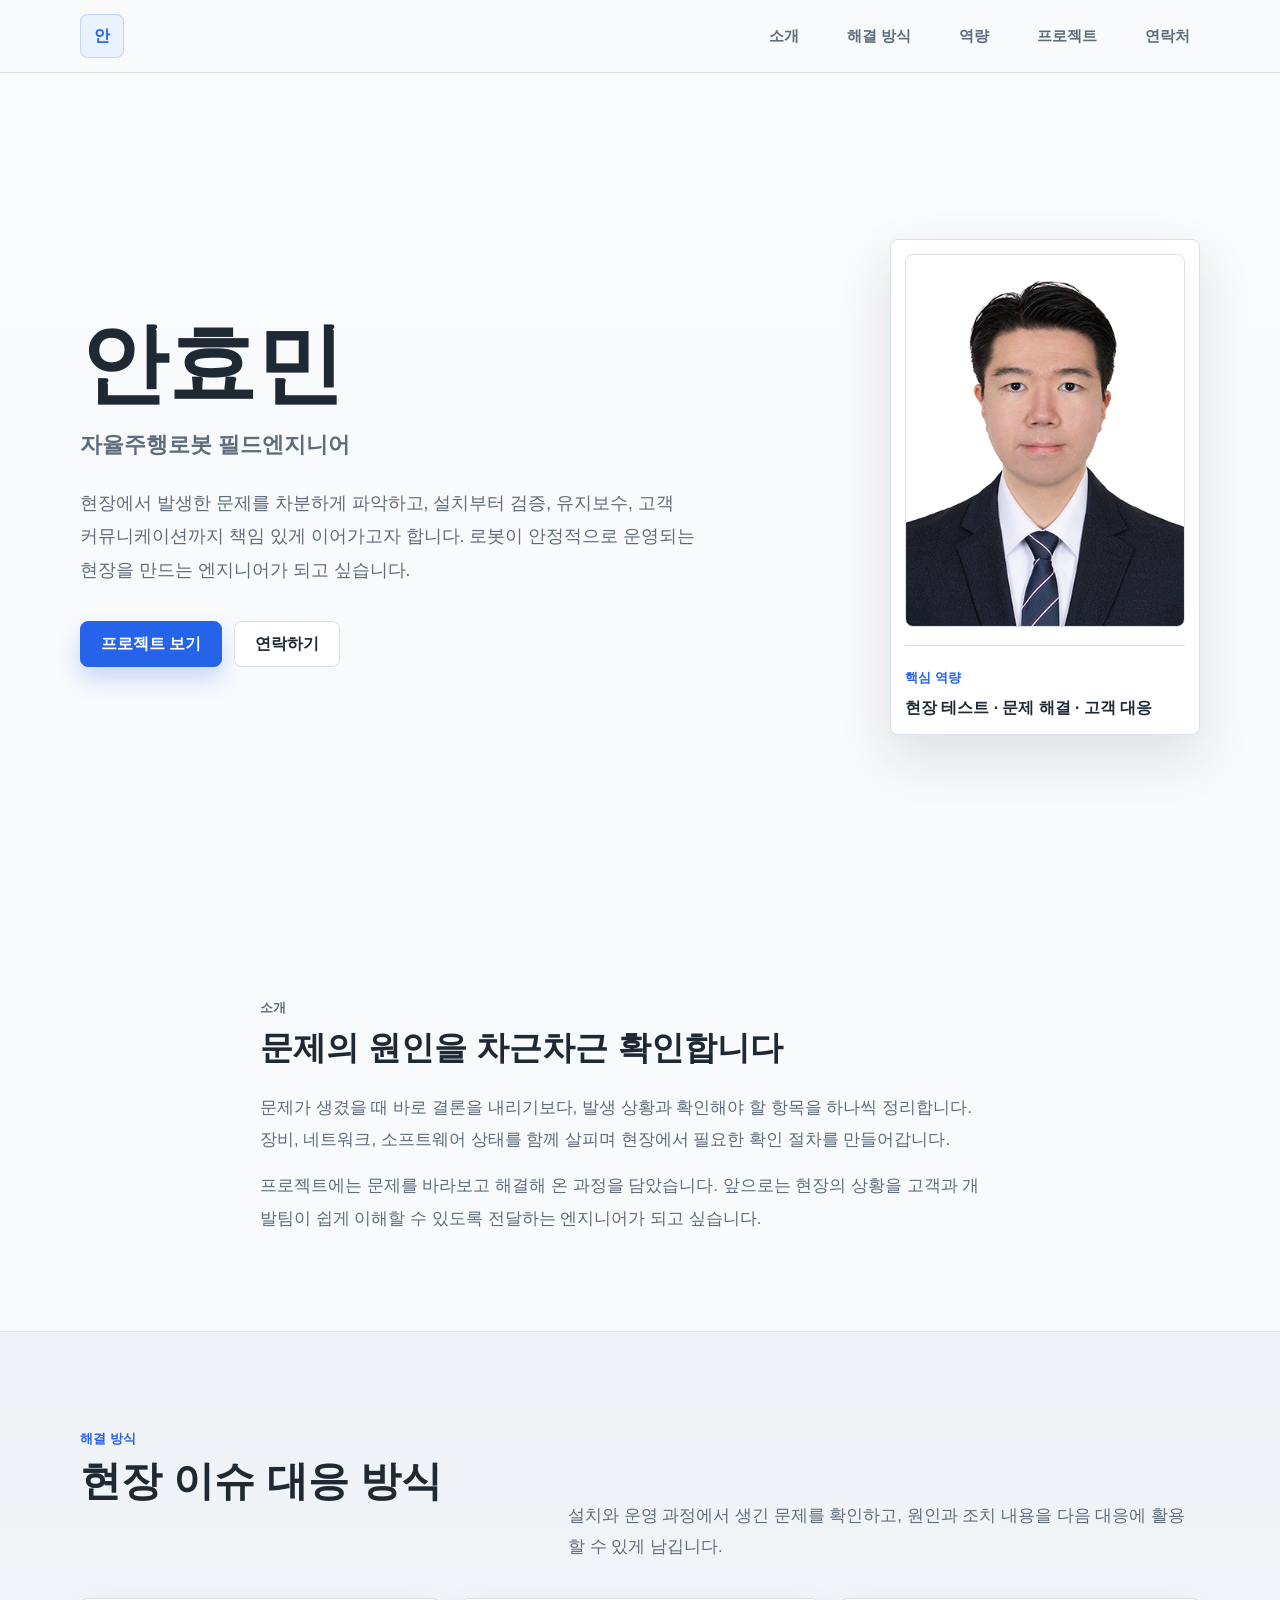
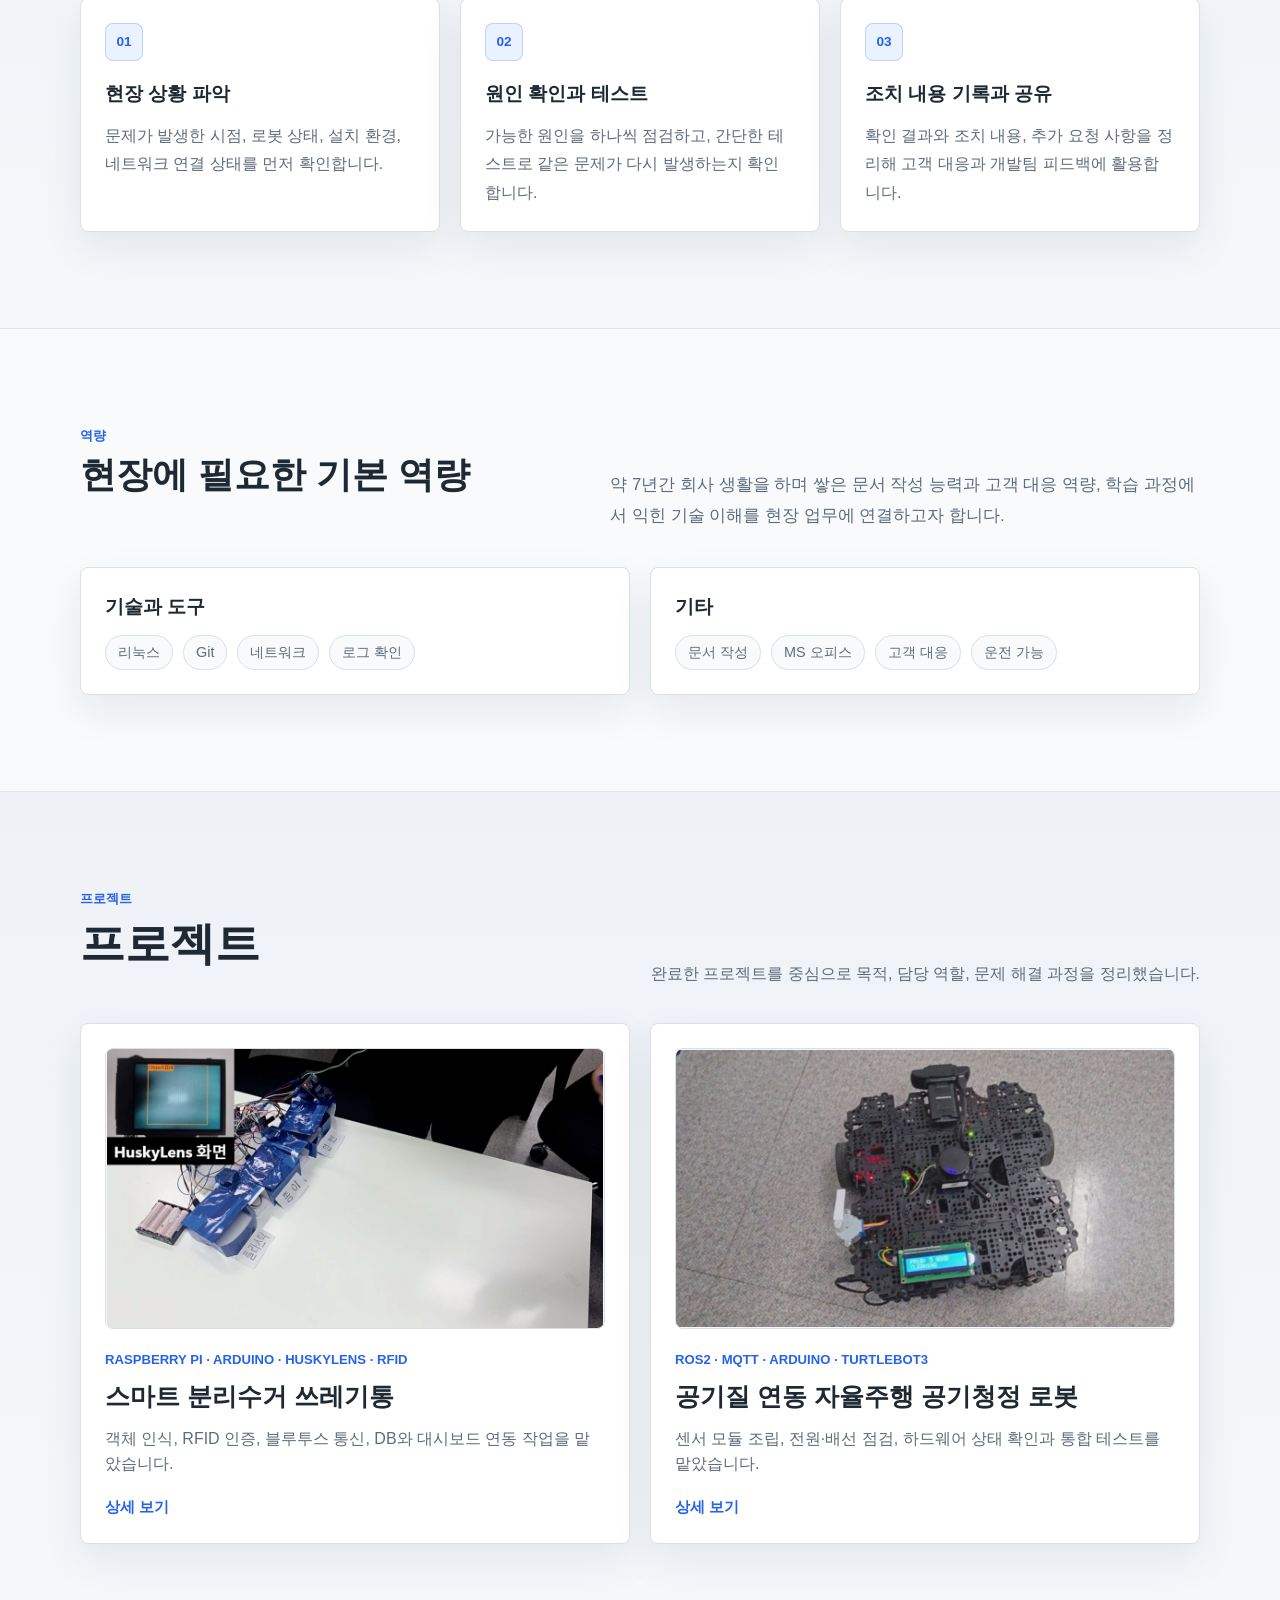
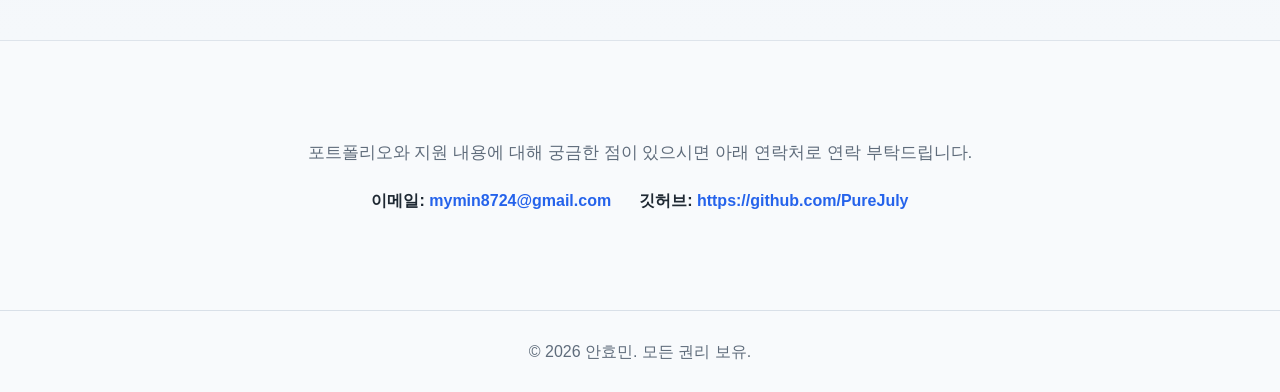
==== commit a1b6f97c: "Fix portfolio GitHub links" ====
--- a/index.html
+++ b/index.html
@@ -178,7 +178,7 @@
           <p>포트폴리오와 지원 내용에 대해 궁금한 점이 있으시면 아래 연락처로 연락 부탁드립니다.</p>
           <div class="contact-links">
             <a href="mailto:mymin8724@gmail.com"><span>이메일:</span> mymin8724@gmail.com</a>
-            <a href="https://github.com/PureJuly" target="_blank" rel="noopener noreferrer"><span>깃허브:</span> github.com/PureJuly</a>
+            <a href="https://github.com/PureJuly" target="_blank" rel="noopener noreferrer"><span>깃허브:</span> https://github.com/PureJuly</a>
           </div>
         </div>
       </div>
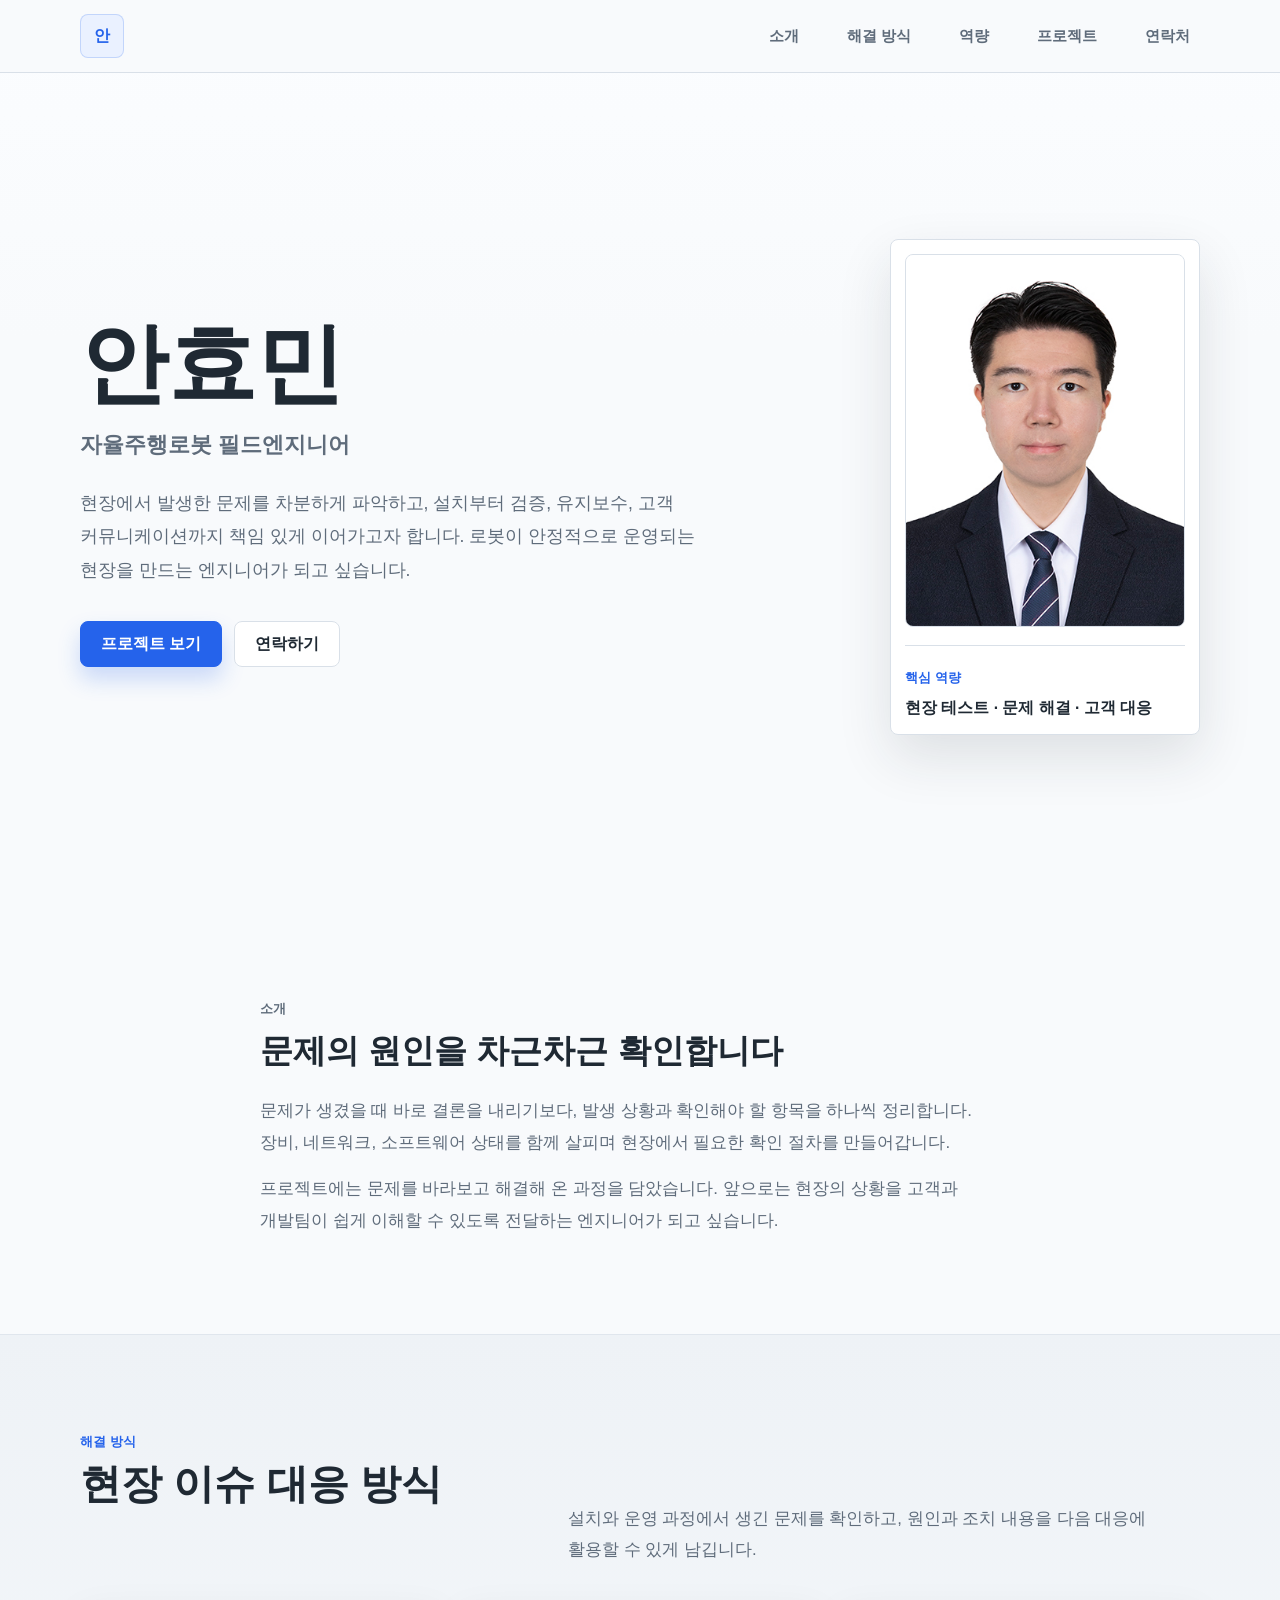
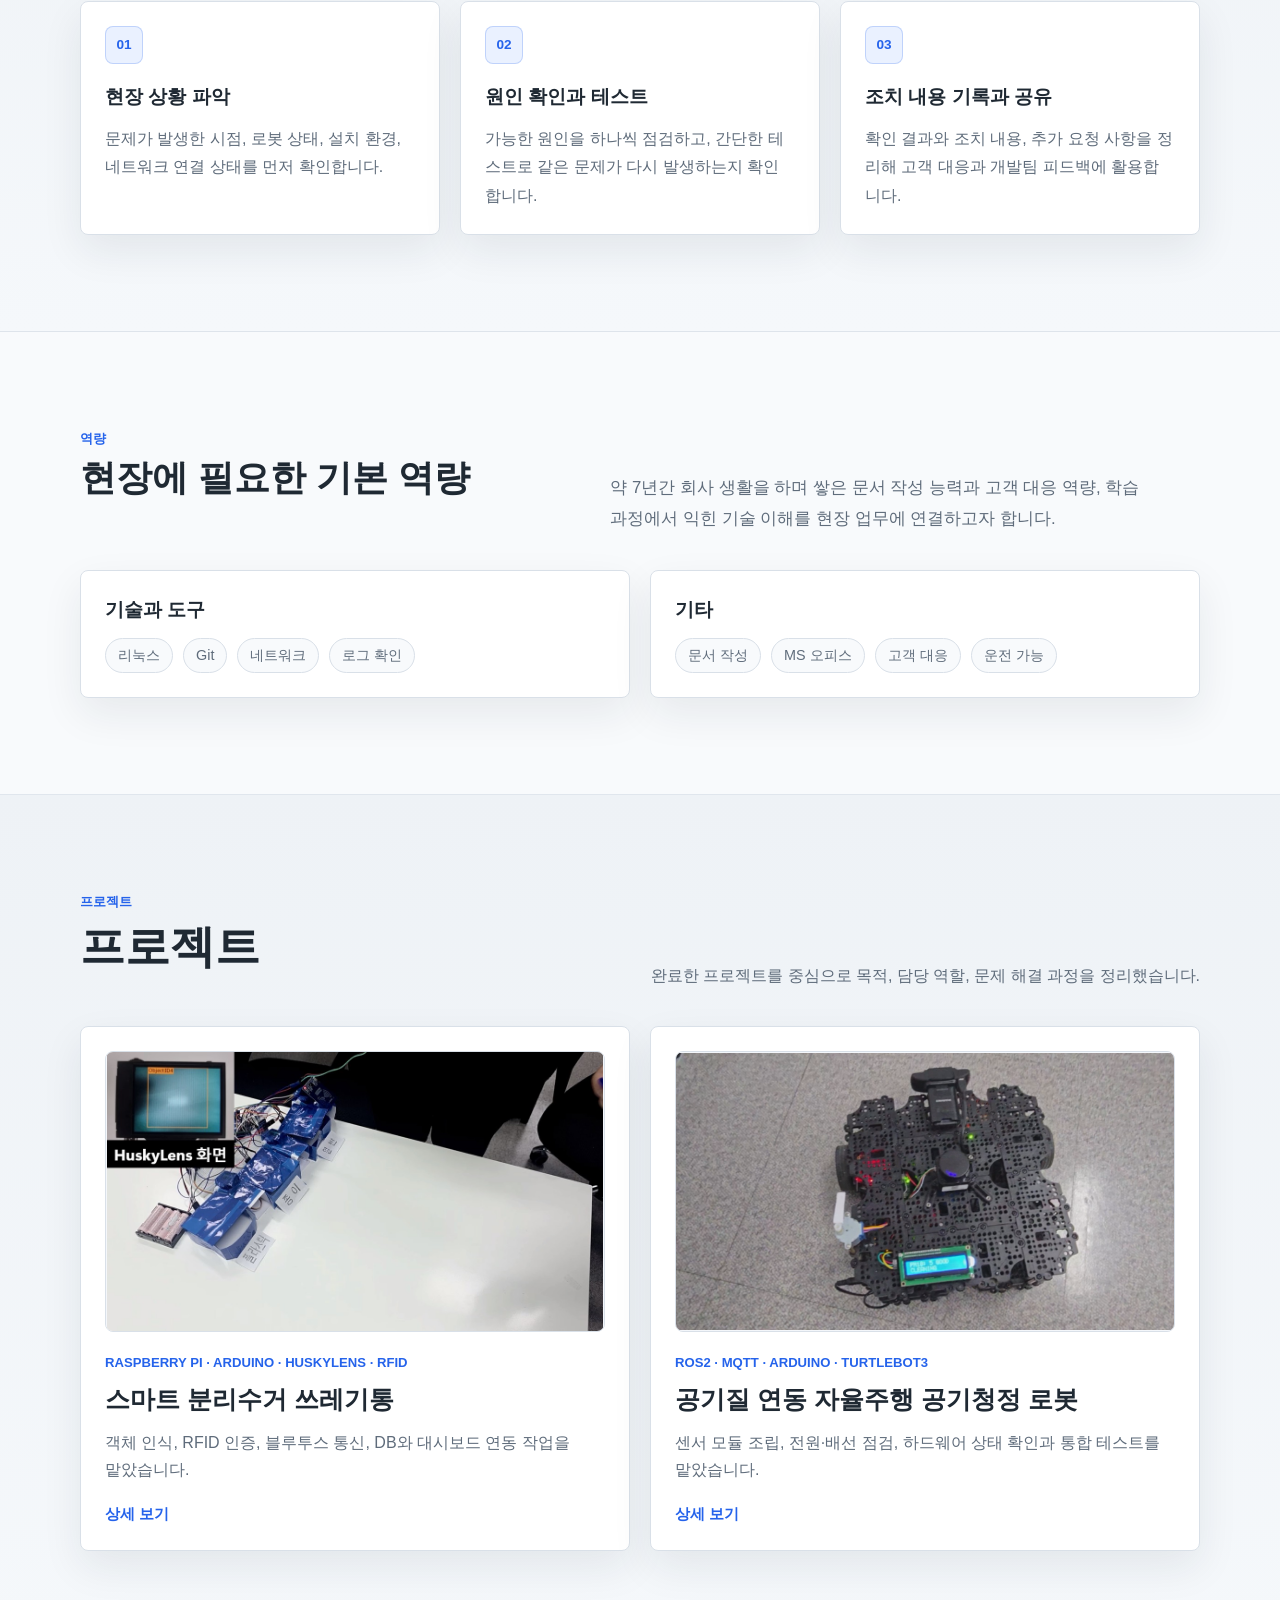
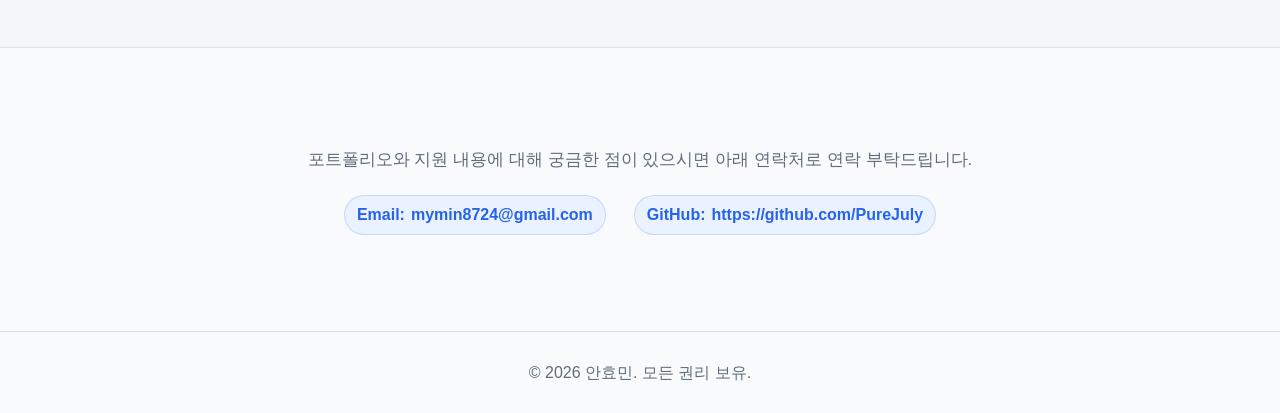
==== commit c32e9dec: "Improve contact links and readability" ====
--- a/index.html
+++ b/index.html
@@ -177,8 +177,10 @@
         <div>
           <p>포트폴리오와 지원 내용에 대해 궁금한 점이 있으시면 아래 연락처로 연락 부탁드립니다.</p>
           <div class="contact-links">
-            <a href="mailto:mymin8724@gmail.com"><span>이메일:</span> mymin8724@gmail.com</a>
-            <a href="https://github.com/PureJuly" target="_blank" rel="noopener noreferrer"><span>깃허브:</span> https://github.com/PureJuly</a>
+            <button class="contact-copy" type="button" data-copy="mymin8724@gmail.com" aria-label="Email 주소 복사">
+              <span>Email:</span> mymin8724@gmail.com
+            </button>
+            <a href="https://github.com/PureJuly" target="_blank" rel="noopener noreferrer"><span>GitHub:</span> https://github.com/PureJuly</a>
           </div>
         </div>
       </div>
--- a/style.css
+++ b/style.css
@@ -356,6 +356,8 @@
 .project-card p,
 .contact-card p {
   color: var(--text-muted);
+  line-height: 1.82;
+  word-break: keep-all;
 }
 
 #process .section-heading {
@@ -520,6 +522,10 @@
   font-size: clamp(1.25rem, 2vw, 1.55rem);
   line-height: 1.35;
   word-break: keep-all;
+}
+
+.project-card p {
+  line-height: 1.72;
 }
 
 .project-more {
@@ -909,17 +915,34 @@
   margin-top: 20px;
 }
 
-.contact-links a {
+.contact-links a,
+.contact-copy {
+  display: inline-flex;
+  align-items: center;
+  gap: 6px;
+  min-height: 40px;
+  padding: 0 12px;
+  border: 1px solid rgba(37, 99, 235, 0.18);
+  border-radius: 999px;
+  background: var(--accent-soft);
   color: var(--accent);
+  font: inherit;
   font-weight: 700;
   word-break: break-word;
-}
-
-.contact-links span {
-  color: var(--text);
-}
-
-.contact-links a:hover {
+  cursor: pointer;
+  transition: border-color 0.2s ease, background 0.2s ease, color 0.2s ease;
+}
+
+.contact-links span,
+.contact-copy span {
+  color: var(--accent);
+}
+
+.contact-links a:hover,
+.contact-copy:hover,
+.contact-copy.copied {
+  border-color: rgba(37, 99, 235, 0.34);
+  background: #dbeafe;
   color: var(--accent-dark);
 }
 
